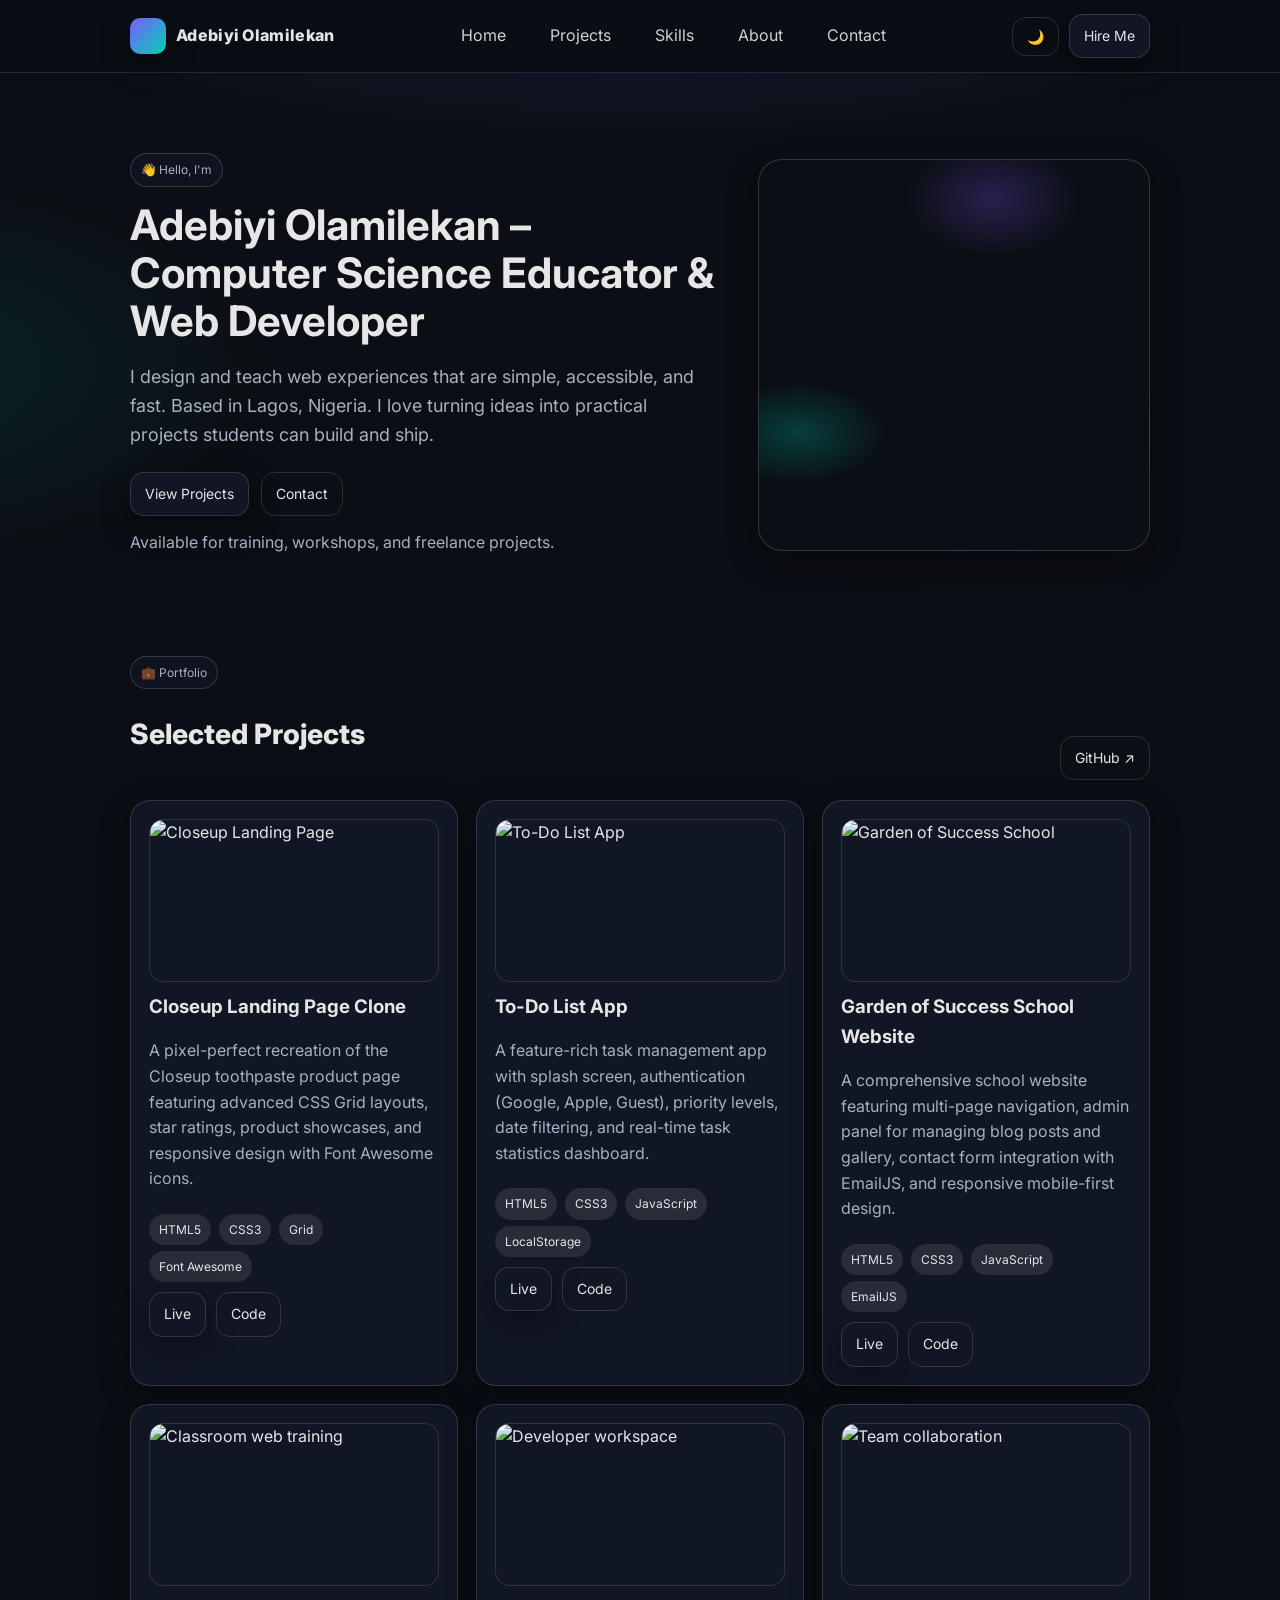
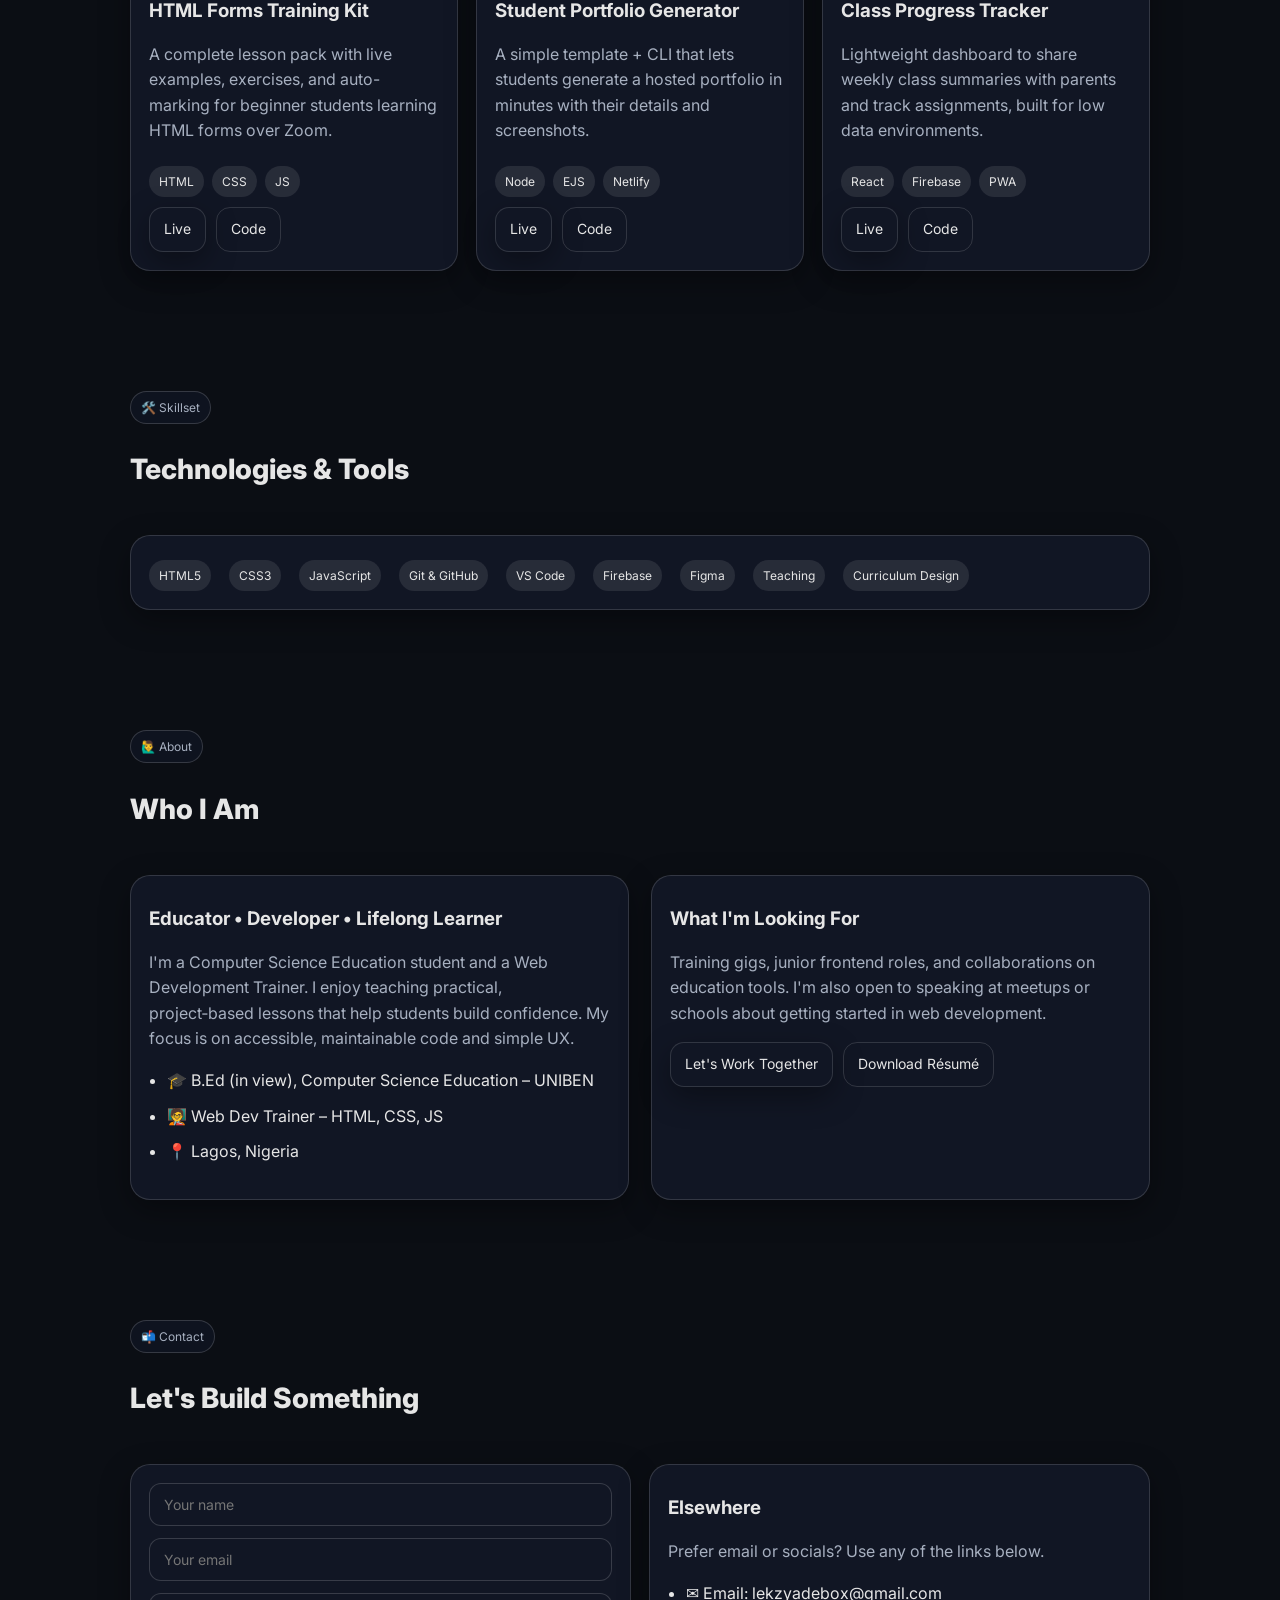
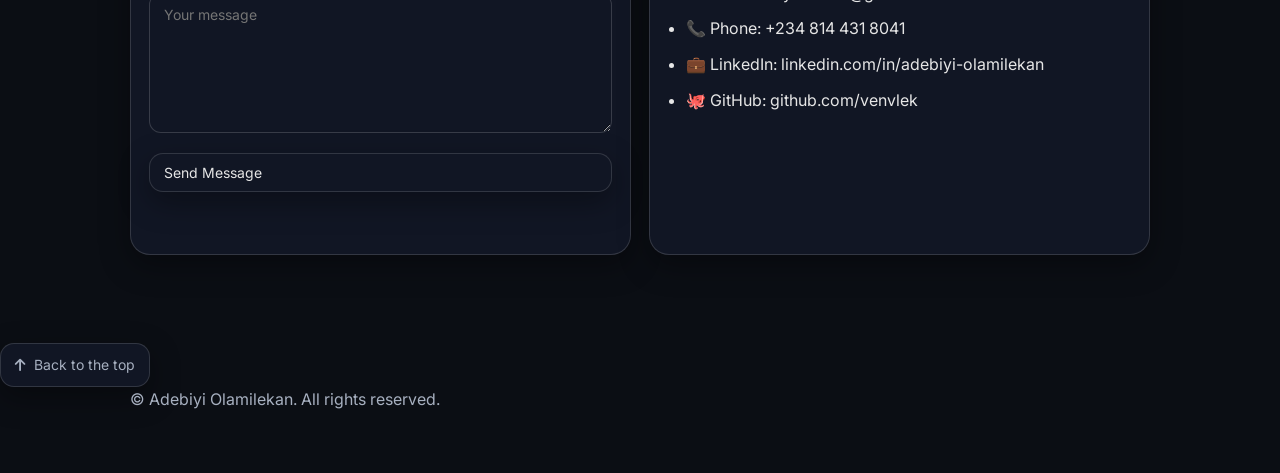
==== index.html @ 29ba6f7f "git commit -m "Added a back to top button in the footer and updated the email address in the contact" ====
<!DOCTYPE html>
<html lang="en">
<head>
  <meta charset="UTF-8" />
  <meta name="viewport" content="width=device-width, initial-scale=1.0" />
  <title>Adebiyi Olamilekan – Portfolio</title>
  <meta name="description" content="Portfolio of Adebiyi Olamilekan – Computer Science Educator & Web Developer based in Lagos, Nigeria." />
  <link rel="preconnect" href="https://fonts.googleapis.com">
  <link rel="preconnect" href="https://fonts.gstatic.com" crossorigin>
  <link href="https://fonts.googleapis.com/css2?family=Inter:wght@300;400;500;600;700;800&display=swap" rel="stylesheet">
  <script src="https://cdn.jsdelivr.net/npm/emailjs-com@3/dist/email.min.js"></script>
  <link rel="stylesheet" href="https://cdnjs.cloudflare.com/ajax/libs/font-awesome/6.5.0/css/all.min.css">
  <link rel="stylesheet" href="main.css">
</head>
<body>
  <!-- NAVBAR -->
  <nav class="nav">
    <div class="container nav-inner">
      <div class="brand"><span class="logo" aria-hidden="true"></span> <span>Adebiyi Olamilekan</span></div>
      <div class="nav-links">
        <a href="#home">Home</a>
        <a href="#projects">Projects</a>
        <a href="#skills">Skills</a>
        <a href="#about">About</a>
        <a href="#contact">Contact</a>
      </div>
      <div class="right-actions">
        <button id="themeToggle" class="btn ghost" aria-label="Toggle theme">🌙</button>
        <a class="btn" href="#contact">Hire Me</a>
      </div>
    </div>
  </nav>

  <!-- HERO -->
  <header id="home" class="hero">
    <div class="stars-container" id="starsContainer"></div>
    <div class="container hero-grid">
      <div>
        <span class="pill">👋 Hello, I'm</span>
        <h1>Adebiyi Olamilekan – Computer Science Educator & Web Developer</h1>
        <p class="lede">I design and teach web experiences that are simple, accessible, and fast. Based in Lagos, Nigeria. I love turning ideas into practical projects students can build and ship.</p>
        <div class="cta-row">
          <a class="btn" href="#projects">View Projects</a>
          <a class="btn ghost" href="#contact">Contact</a>
        </div>
        <div style="margin-top:14px" class="muted">Available for training, workshops, and freelance projects.</div>
      </div>
      <div class="avatar-container">
        <div class="avatar" id="avatarThumb" role="img" aria-label="Click to view full portrait"></div>
      </div>
    </div>
  </header>

  <!-- Full Screen Avatar Overlay -->
  <div class="avatar-overlay" id="avatarOverlay">
    <button class="close-btn" id="closeAvatar" aria-label="Close portrait">
      <i class="fa-solid fa-xmark"></i>
    </button>
    <div class="avatar-full"></div>
  </div>

  <!-- PROJECTS -->
  <section id="projects">
    <div class="container">
      <div class="section-head">
        <div>
          <div class="pill">💼 Portfolio</div>
          <h2 class="section-title">Selected Projects</h2>
        </div>
        <a class="btn ghost" href="https://github.com/venvlek" target="_blank" rel="noopener">GitHub ↗</a>
      </div>

      <div class="grid cols-3">
        <article class="card project">
          <div class="thumb"><img src="https://images.unsplash.com/photo-1556228720-195a672e8a03?q=80&w=1200&auto=format&fit=crop" alt="Closeup Landing Page" /></div>
          <h3>Closeup Landing Page Clone</h3>
          <p class="muted">A pixel-perfect recreation of the Closeup toothpaste product page featuring advanced CSS Grid layouts, star ratings, product showcases, and responsive design with Font Awesome icons.</p>
          <div>
            <span class="badge">HTML5</span><span class="badge">CSS3</span><span class="badge">Grid</span><span class="badge">Font Awesome</span>
          </div>
          <div class="card-actions">
            <a class="btn" href="https://venvlek.github.io/closeup-project/">Live</a>
            <a class="btn ghost" href="https://github.com/venvlek/closeup-project">Code</a>
          </div>
        </article>

        <article class="card project">
          <div class="thumb"><img src="https://images.unsplash.com/photo-1484480974693-6ca0a78fb36b?q=80&w=1200&auto=format&fit=crop" alt="To-Do List App" /></div>
          <h3>To-Do List App</h3>
          <p class="muted">A feature-rich task management app with splash screen, authentication (Google, Apple, Guest), priority levels, date filtering, and real-time task statistics dashboard.</p>
          <div>
            <span class="badge">HTML5</span><span class="badge">CSS3</span><span class="badge">JavaScript</span><span class="badge">LocalStorage</span>
          </div>
          <div class="card-actions">
            <a class="btn" href="https://venvlek.github.io/To-do-List-web-App/">Live</a>
            <a class="btn ghost" href="https://github.com/venvlek/To-do-List-web-App">Code</a>
          </div>
        </article>

        <article class="card project">
          <div class="thumb"><img src="https://images.unsplash.com/photo-1427504494785-3a9ca7044f45?q=80&w=1200&auto=format&fit=crop" alt="Garden of Success School" /></div>
          <h3>Garden of Success School Website</h3>
          <p class="muted">A comprehensive school website featuring multi-page navigation, admin panel for managing blog posts and gallery, contact form integration with EmailJS, and responsive mobile-first design.</p>
          <div>
            <span class="badge">HTML5</span><span class="badge">CSS3</span><span class="badge">JavaScript</span><span class="badge">EmailJS</span>
          </div>
          <div class="card-actions">
            <a class="btn" href="https://venvlek.github.io/Garden-of-Success/">Live</a>
            <a class="btn ghost" href="https://github.com/venvlek/Garden-of-Success">Code</a>
          </div>
        </article>

        <article class="card project">
          <div class="thumb"><img src="https://images.unsplash.com/photo-1521737604893-d14cc237f11d?q=80&w=1200&auto=format&fit=crop" alt="Classroom web training" /></div>
          <h3>HTML Forms Training Kit</h3>
          <p class="muted">A complete lesson pack with live examples, exercises, and auto-marking for beginner students learning HTML forms over Zoom.</p>
          <div>
            <span class="badge">HTML</span><span class="badge">CSS</span><span class="badge">JS</span>
          </div>
          <div class="card-actions">
            <a class="btn" href="#">Live</a>
            <a class="btn ghost" href="#">Code</a>
          </div>
        </article>

        <article class="card project">
          <div class="thumb"><img src="https://images.unsplash.com/photo-1498050108023-c5249f4df085?q=80&w=1200&auto=format&fit=crop" alt="Developer workspace" /></div>
          <h3>Student Portfolio Generator</h3>
          <p class="muted">A simple template + CLI that lets students generate a hosted portfolio in minutes with their details and screenshots.</p>
          <div>
            <span class="badge">Node</span><span class="badge">EJS</span><span class="badge">Netlify</span>
          </div>
          <div class="card-actions">
            <a class="btn" href="#">Live</a>
            <a class="btn ghost" href="#">Code</a>
          </div>
        </article>

        <article class="card project">
          <div class="thumb"><img src="https://images.unsplash.com/photo-1522071820081-009f0129c71c?q=80&w=1200&auto=format&fit=crop" alt="Team collaboration" /></div>
          <h3>Class Progress Tracker</h3>
          <p class="muted">Lightweight dashboard to share weekly class summaries with parents and track assignments, built for low data environments.</p>
          <div>
            <span class="badge">React</span><span class="badge">Firebase</span><span class="badge">PWA</span>
          </div>
          <div class="card-actions">
            <a class="btn" href="#">Live</a>
            <a class="btn ghost" href="#">Code</a>
          </div>
        </article>
      </div>
    </div>
  </section>

  <!-- SKILLS -->
  <section id="skills">
    <div class="container">
      <div class="section-head">
        <div>
          <div class="pill">🛠️ Skillset</div>
          <h2 class="section-title">Technologies & Tools</h2>
        </div>
      </div>
      <div class="card">
        <div style="display:flex; flex-wrap:wrap; gap:10px">
          <span class="badge">HTML5</span>
          <span class="badge">CSS3</span>
          <span class="badge">JavaScript</span>
          <span class="badge">Git & GitHub</span>
          <span class="badge">VS Code</span>
          <span class="badge">Firebase</span>
          <span class="badge">Figma</span>
          <span class="badge">Teaching</span>
          <span class="badge">Curriculum Design</span>
        </div>
      </div>
    </div>
  </section>

  <!-- ABOUT -->
  <section id="about">
    <div class="container">
      <div class="section-head">
        <div>
          <div class="pill">🙋‍♂️ About</div>
          <h2 class="section-title">Who I Am</h2>
        </div>
      </div>
      <div class="about">
        <div class="card">
          <h3>Educator • Developer • Lifelong Learner</h3>
          <p class="muted">I'm a Computer Science Education student and a Web Development Trainer. I enjoy teaching practical, project‑based lessons that help students build confidence. My focus is on accessible, maintainable code and simple UX.</p>
          <ul class="list">
            <li>🎓 B.Ed (in view), Computer Science Education – UNIBEN</li>
            <li>🧑‍🏫 Web Dev Trainer – HTML, CSS, JS</li>
            <li>📍 Lagos, Nigeria</li>
          </ul>
        </div>
        <div class="card">
          <h3>What I'm Looking For</h3>
          <p class="muted">Training gigs, junior frontend roles, and collaborations on education tools. I'm also open to speaking at meetups or schools about getting started in web development.</p>
          <div style="display:flex; gap:10px; flex-wrap:wrap; margin-top:6px">
            <a class="btn" href="#contact">Let's Work Together</a>
            <a class="btn ghost" href="#" download>Download Résumé</a>
          </div>
        </div>
      </div>
    </div>
  </section>

  <!-- CONTACT -->
  <section id="contact">
    <div class="container">
      <div class="section-head">
        <div>
          <div class="pill">📬 Contact</div>
          <h2 class="section-title">Let's Build Something</h2>
        </div>
      </div>
      <div class="grid cols-2">
        <div class="card">
          <form id="contactForm" novalidate>
            <label>
              <span class="sr-only">Name</span>
              <input type="text" name="name" placeholder="Your name" required />
            </label>
            <label>
              <span class="sr-only">Email</span>
              <input type="email" name="email" placeholder="Your email" required />
            </label>
            <label>
              <span class="sr-only">Message</span>
              <textarea name="message" placeholder="Your message" required></textarea>
            </label>
            <button class="btn" type="submit">Send Message</button>
            <p id="formStatus" class="muted" role="status" aria-live="polite"></p>
          </form>
        </div>
        <div class="card">
          <h3>Elsewhere</h3>
          <p class="muted">Prefer email or socials? Use any of the links below.</p>
          <ul class="list">
            <li>✉️ Email: <a href="mailto:lekzyadebox@gmail.com">lekzyadebox@gmail.com</a></li>
            <li>📞 Phone: <a href="tel:+2348144318041">+234 814 431 8041</a></li>
            <li>💼 LinkedIn: <a href="https://www.linkedin.com/in/adebiyi-olamilekan-4b083027a/" target="_blank" rel="noopener">linkedin.com/in/adebiyi-olamilekan</a></li>
            <li>🐙 GitHub: <a href="https://github.com/venvlek" target="_blank" rel="noopener">github.com/venvlek</a></li>
          </ul>
        </div>
      </div>
    </div>
  </section>

  <footer>
   <a href="#top" class="btn"><i class="fa-solid fa-arrow-up"></i>Back to the top</a>
    <div class="container">
      
      <div style="display:flex; justify-content:space-between; align-items:center; gap:10px; flex-wrap:wrap">
        <span>© <span id="year"></span> Adebiyi Olamilekan. All rights reserved.</span>
      </div>
    </footer>
  <script src="script.js"></script>
</body>
</html>
---- main.css ----
:root{
  --bg: #0b0e14;
  --card: #111624;
  --text: #e6e6e6;
  --muted: #a7b0c0;
  --primary: #7c5cff;
  --accent: #00d1b2;
  --ring: rgba(124,92,255,.35);
  --shadow: 0 10px 30px rgba(0,0,0,.35);
}

:root.light{
  --bg: #f6f8fb;
  --card: #ffffff;
  --text: #0e1320;
  --muted: #475266;
  --primary: #5b3df5;
  --accent: #00b59b;
  --ring: rgba(91,61,245,.25);
  --shadow: 0 10px 30px rgba(28,28,36,.08);
}

*{
  box-sizing: border-box;
}

html{
  scroll-behavior: smooth;
}

body{
  margin: 0;
  font-family: Inter, system-ui, -apple-system, Segoe UI, Roboto, "Helvetica Neue", Arial, "Noto Sans", "Apple Color Emoji","Segoe UI Emoji";
  background: radial-gradient(1200px 600px at 80% -10%, rgba(124,92,255,.15), transparent 50%), radial-gradient(800px 400px at -10% 10%, rgba(0,209,178,.12), transparent 50%), var(--bg);
  color: var(--text);
  line-height: 1.6;
}

a{
  color: inherit;
  text-decoration: none;
}

.container{
  max-width: 1060px;
  margin: 0 auto;
  padding: 0 20px;
}

/* Navbar */
.nav{
  position: sticky;
  top: 0;
  z-index: 50;
  backdrop-filter: blur(8px);
  background: color-mix(in oklab, var(--bg) 70%, transparent);
  border-bottom: 1px solid color-mix(in oklab, var(--text) 12%, transparent);
}

.nav-inner{
  display: flex;
  align-items: center;
  justify-content: space-between;
  padding: 14px 20px;
}

.brand{
  display: flex;
  gap: 10px;
  align-items: center;
  font-weight: 800;
  letter-spacing: .3px;
}

.logo{
  width: 36px;
  height: 36px;
  border-radius: 10px;
  background: linear-gradient(135deg,var(--primary),var(--accent));
  box-shadow: var(--shadow);
}

.nav-links{
  display: flex;
  gap: 20px;
}

.nav-links a{
  padding: 8px 12px;
  border-radius: 12px;
  opacity: .9;
  transition: background .2s ease;
}

.nav-links a:hover{
  background: color-mix(in oklab, var(--text) 8%, transparent);
}

.right-actions{
  display: flex;
  gap: 10px;
  align-items: center;
}

.btn{
  display: inline-flex;
  align-items: center;
  gap: 8px;
  padding: 10px 14px;
  border-radius: 14px;
  border: 1px solid color-mix(in oklab, var(--text) 15%, transparent);
  background: var(--card);
  box-shadow: var(--shadow);
  transition: transform .2s ease, box-shadow .2s ease;
  cursor: pointer;
  font-size: 14px;
  font-family: inherit;
  color: inherit;
}

.btn:hover{
  transform: translateY(-1px);
  box-shadow: 0 12px 35px rgba(0,0,0,.4);
}

.ghost{
  background: transparent;
  box-shadow: none;
}

/* Hero */
.hero{
  padding: 80px 0 40px;
  position: relative;
  overflow: hidden;
}

.hero::before{
  content: '';
  position: absolute;
  inset: 0;
  background: radial-gradient(ellipse 80% 50% at 50% -20%, rgba(124, 92, 255, 0.15), transparent 70%), radial-gradient(ellipse 60% 40% at 80% 120%, rgba(0, 209, 178, 0.1), transparent 60%);
  z-index: -2;
}

.hero-grid{
  display: grid;
  grid-template-columns: 1.2fr .8fr;
  gap: 40px;
  align-items: center;
  position: relative;
  z-index: 1;
}

.pill{
  display: inline-flex;
  gap: 8px;
  align-items: center;
  padding: 6px 10px;
  border-radius: 999px;
  border: 1px solid color-mix(in oklab, var(--text) 18%, transparent);
  background: color-mix(in oklab, var(--card) 70%, transparent);
  font-size: 12px;
  color: var(--muted);
}

h1{
  font-size: 42px;
  line-height: 1.15;
  margin: 14px 0 10px;
}

.lede{
  color: var(--muted);
  font-size: 18px;
}

.cta-row{
  display: flex;
  gap: 12px;
  margin-top: 22px;
}

/* Avatar */
.avatar-container{
  position: relative;
}

.avatar{
  aspect-ratio: 1/1;
  width: 100%;
  border-radius: 24px;
  background: radial-gradient(120px 80px at 60% 10%, rgba(124,92,255,.25), transparent 75%), radial-gradient(140px 80px at 10% 70%, rgba(0,209,178,.25), transparent 65%), url("https://res.cloudinary.com/dhbvctola/image/upload/v1770749672/profile_yukwhv.png");
  background-size: cover;
  background-position: center;
  box-shadow: var(--shadow);
  border: 1px solid color-mix(in oklab, var(--text) 18%, transparent);
  cursor: pointer;
  transition: filter .3s ease, transform .3s ease;
}

.avatar:hover{
  filter: brightness(1.1);
  transform: scale(1.02);
}

/* Avatar Overlay */
.avatar-overlay{
  position: fixed;
  inset: 0;
  z-index: 9999;
  background: rgba(0, 0, 0, 0.95);
  display: flex;
  align-items: center;
  justify-content: center;
  opacity: 0;
  visibility: hidden;
  transition: opacity .4s ease, visibility .4s ease;
}

.avatar-overlay.active{
  opacity: 1;
  visibility: visible;
}

.avatar-full{
  max-width: 90vw;
  max-height: 90vh;
  width: 600px;
  aspect-ratio: 1/1;
  border-radius: 24px;
  background: url("https://res.cloudinary.com/dhbvctola/image/upload/v1770749672/profile_yukwhv.png");
  background-size: cover;
  background-position: center;
  box-shadow: 0 20px 60px rgba(0,0,0,.7);
  border: 2px solid color-mix(in oklab, var(--text) 25%, transparent);
  transform: scale(0.8);
  transition: transform .4s ease;
}

.avatar-overlay.active .avatar-full{
  transform: scale(1);
}

.close-btn{
  position: absolute;
  top: 20px;
  right: 20px;
  width: 48px;
  height: 48px;
  border-radius: 50%;
  background: var(--card);
  border: 1px solid color-mix(in oklab, var(--text) 20%, transparent);
  color: var(--text);
  font-size: 20px;
  cursor: pointer;
  display: flex;
  align-items: center;
  justify-content: center;
  transition: transform .2s ease, background .2s ease;
  z-index: 10000;
}

.close-btn:hover{
  transform: scale(1.1);
  background: color-mix(in oklab, var(--card) 80%, var(--text));
}

/* Sections */
section{
  padding: 60px 0;
}

.section-head{
  display: flex;
  align-items: end;
  justify-content: space-between;
  margin-bottom: 20px;
  flex-wrap: wrap;
  gap: 10px;
}

.section-title{
  font-size: 28px;
  font-weight: 800;
}

.muted{
  color: var(--muted);
}

/* Cards */
.grid{
  display: grid;
  gap: 18px;
}

.grid.cols-3{
  grid-template-columns: repeat(3,1fr);
}

.grid.cols-2{
  grid-template-columns: repeat(2,1fr);
}

.card{
  background: var(--card);
  border: 1px solid color-mix(in oklab, var(--text) 16%, transparent);
  border-radius: 20px;
  padding: 18px;
  box-shadow: var(--shadow);
}

.card h3{
  margin: 10px 0 6px;
}

.badge{
  display: inline-block;
  font-size: 12px;
  padding: 6px 10px;
  border-radius: 999px;
  background: color-mix(in oklab, var(--text) 10%, transparent);
  margin: 6px 8px 0 0;
}

/* Project card */
.thumb{
  aspect-ratio: 16/9;
  border-radius: 14px;
  overflow: hidden;
  border: 1px solid color-mix(in oklab, var(--text) 14%, transparent);
}

.thumb img{
  width: 100%;
  height: 100%;
  object-fit: cover;
  display: block;
  transition: transform .6s ease;
}

.project:hover .thumb img{
  transform: scale(1.05);
}

.card-actions{
  display: flex;
  gap: 10px;
  margin-top: 10px;
}

/* About */
.about{
  display: grid;
  grid-template-columns: 1fr 1fr;
  gap: 22px;
}

.list{
  display: grid;
  gap: 10px;
  padding-left: 18px;
}

/* Contact */
form{
  display: grid;
  gap: 12px;
}

input, textarea{
  width: 100%;
  padding: 12px 14px;
  border-radius: 12px;
  border: 1px solid color-mix(in oklab, var(--text) 18%, transparent);
  background: var(--card);
  color: var(--text);
  font-family: inherit;
  font-size: 14px;
}

input:focus, textarea:focus{
  outline: 2px solid var(--ring);
  border-color: transparent;
}

textarea{
  min-height: 140px;
  resize: vertical;
}

/* Footer */
footer{
  padding: 28px 0 60px;
  color: var(--muted);
}

/* Utilities */
.sr-only{
  position: absolute;
  width: 1px;
  height: 1px;
  padding: 0;
  margin: -1px;
  overflow: hidden;
  clip: rect(0,0,0,0);
  white-space: nowrap;
  border: 0;
}

/* Cosmic Stars Background */
.stars-container{
  position: absolute;
  inset: 0;
  overflow: hidden;
  z-index: -1;
}

.star{
  position: absolute;
  background: white;
  border-radius: 50%;
  animation: twinkle linear infinite;
  box-shadow: 0 0 10px rgba(255, 255, 255, 0.8);
}

@keyframes twinkle{
  0%, 100%{
    opacity: 0.3;
    transform: scale(1);
  }
  50%{
    opacity: 1;
    transform: scale(1.2);
  }
}

@keyframes float{
  0%{
    transform: translate(0, 0) rotate(0deg);
  }
  33%{
    transform: translate(30px, -30px) rotate(120deg);
  }
  66%{
    transform: translate(-20px, 20px) rotate(240deg);
  }
  100%{
    transform: translate(0, 0) rotate(360deg);
  }
}

.star.floating{
  animation: float linear infinite, twinkle linear infinite;
}

.shooting-star{
  position: absolute;
  height: 2px;
  background: linear-gradient(90deg, rgba(255,255,255,0) 0%, rgba(255,255,255,1) 50%, rgba(255,255,255,0) 100%);
  animation: shoot linear infinite;
  opacity: 0;
  border-radius: 999px;
  box-shadow: 0 0 10px rgba(255, 255, 255, 0.5);
}

@keyframes shoot{
  0%{
    opacity: 0;
    transform: translate(0, 0);
  }
  10%{
    opacity: 1;
  }
  90%{
    opacity: 0.5;
  }
  100%{
    opacity: 0;
    transform: translate(-300px, 300px);
  }
}

/* Responsive */ 
@media (max-width: 960px){
  .hero-grid{
    grid-template-columns: 1fr;
    gap: 24px;
  }
  .grid.cols-3{
    grid-template-columns: repeat(2,1fr);
  }
  .about{
    grid-template-columns: 1fr;
  }
}

@media (max-width: 640px){
  .nav-links{
    display: none;
  }
  .grid.cols-3, .grid.cols-2{
    grid-template-columns: 1fr;
  }
  .hero{
    padding-top: 56px;
  }
  h1{
    font-size: 32px;
  }
  .lede{
    font-size: 16px;
  }
  .avatar-full{
    width: 90vw;
  }
  .close-btn{
    top: 10px;
    right: 10px;
    width: 40px;
    height: 40px;
    font-size: 18px;
  }
}
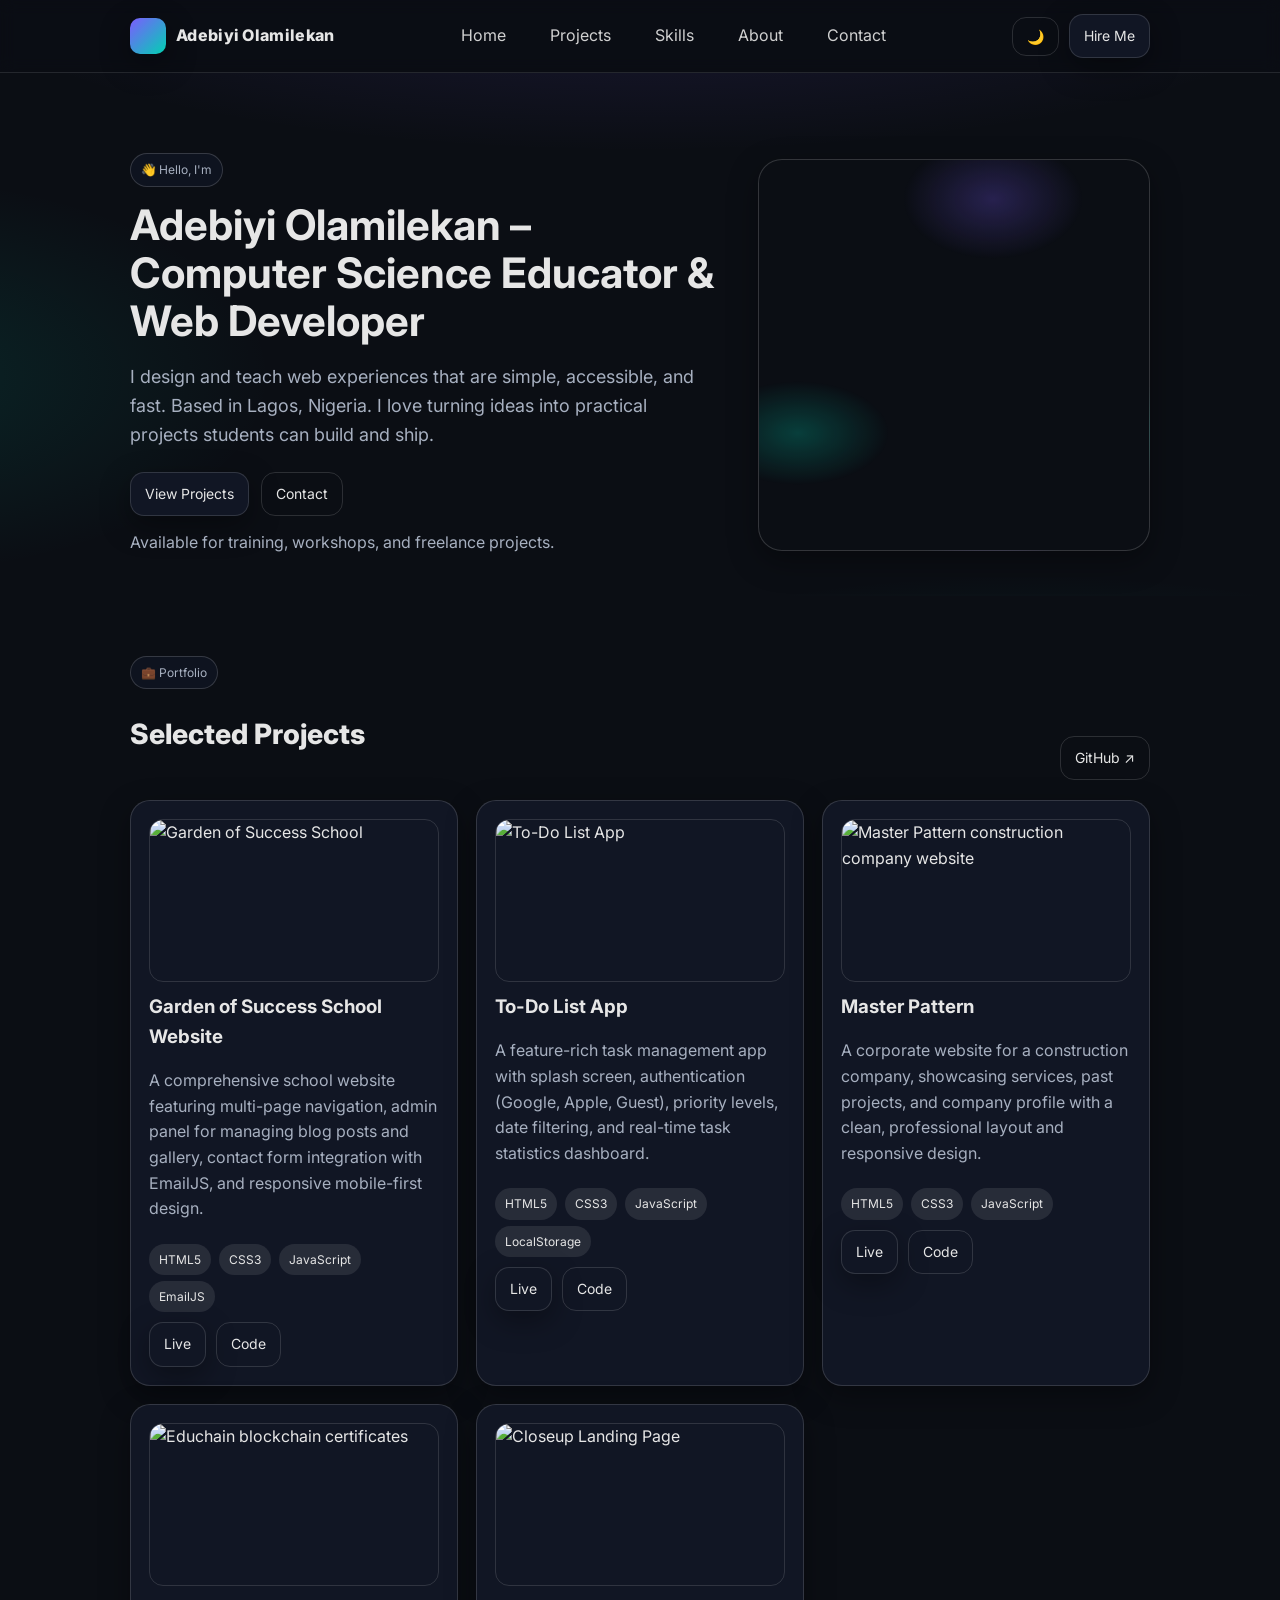
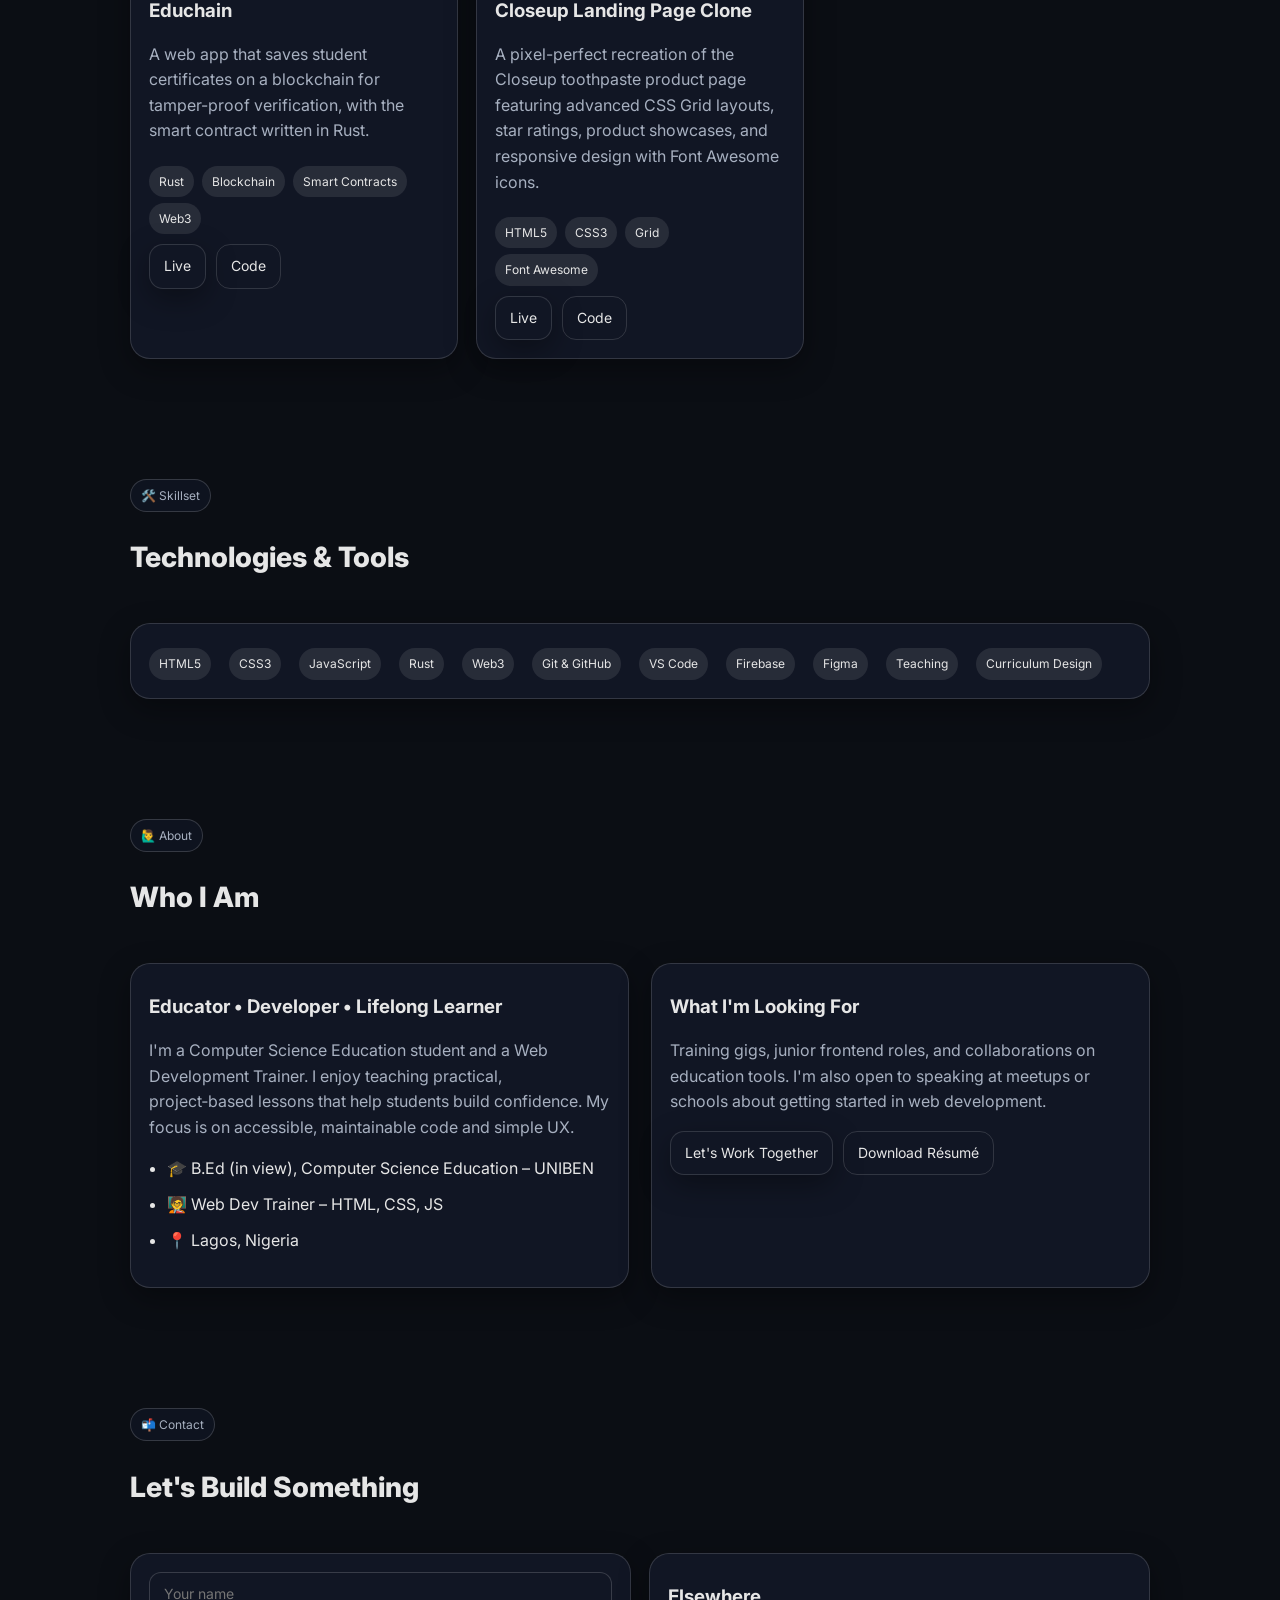
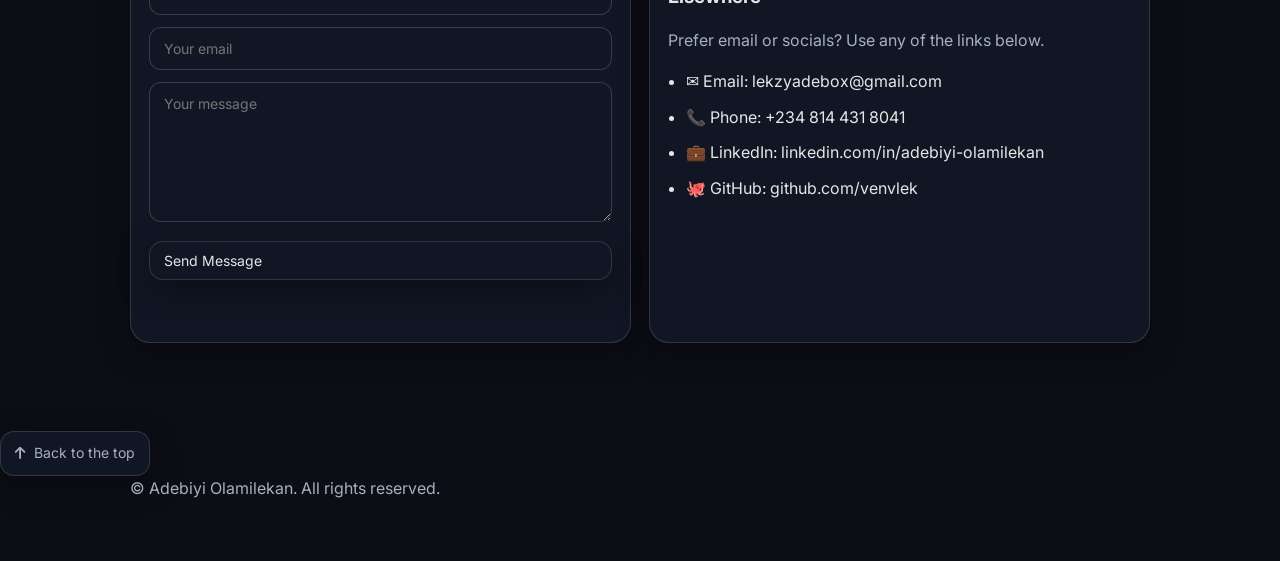
==== commit 76ea3481: "git commit -m "Added Figma, Rust, and Web3 badges to the portfolio index.html file."" ====
--- a/index.html
+++ b/index.html
@@ -72,6 +72,58 @@
 
       <div class="grid cols-3">
         <article class="card project">
+          <div class="thumb"><img src="https://images.unsplash.com/photo-1427504494785-3a9ca7044f45?q=80&w=1200&auto=format&fit=crop" alt="Garden of Success School" /></div>
+          <h3>Garden of Success School Website</h3>
+          <p class="muted">A comprehensive school website featuring multi-page navigation, admin panel for managing blog posts and gallery, contact form integration with EmailJS, and responsive mobile-first design.</p>
+          <div>
+            <span class="badge">HTML5</span><span class="badge">CSS3</span><span class="badge">JavaScript</span><span class="badge">EmailJS</span>
+          </div>
+          <div class="card-actions">
+            <a class="btn" href="https://venvlek.github.io/Garden-of-Success/">Live</a>
+            <a class="btn ghost" href="https://github.com/venvlek/Garden-of-Success">Code</a>
+          </div>
+        </article>
+
+        <article class="card project">
+          <div class="thumb"><img src="https://images.unsplash.com/photo-1484480974693-6ca0a78fb36b?q=80&w=1200&auto=format&fit=crop" alt="To-Do List App" /></div>
+          <h3>To-Do List App</h3>
+          <p class="muted">A feature-rich task management app with splash screen, authentication (Google, Apple, Guest), priority levels, date filtering, and real-time task statistics dashboard.</p>
+          <div>
+            <span class="badge">HTML5</span><span class="badge">CSS3</span><span class="badge">JavaScript</span><span class="badge">LocalStorage</span>
+          </div>
+          <div class="card-actions">
+            <a class="btn" href="https://doit-app-phi.vercel.app/">Live</a>
+            <a class="btn ghost" href="https://github.com/venvlek/To-Do-List.git">Code</a>
+          </div>
+        </article>
+
+        <article class="card project">
+          <div class="thumb"><img src="https://images.unsplash.com/photo-1541888946425-d81bb19240f5?q=80&w=1200&auto=format&fit=crop" alt="Master Pattern construction company website" /></div>
+          <h3>Master Pattern</h3>
+          <p class="muted">A corporate website for a construction company, showcasing services, past projects, and company profile with a clean, professional layout and responsive design.</p>
+          <div>
+            <span class="badge">HTML5</span><span class="badge">CSS3</span><span class="badge">JavaScript</span>
+          </div>
+          <div class="card-actions">
+            <a class="btn" href="https://masterparttenltd.com/">Live</a>
+            <a class="btn ghost" href="https://github.com/venvlek/Master-Parttern">Code</a>
+          </div>
+        </article>
+
+        <article class="card project">
+          <div class="thumb"><img src="https://images.unsplash.com/photo-1639762681485-074b7f938ba0?q=80&w=1200&auto=format&fit=crop" alt="Educhain blockchain certificates" /></div>
+          <h3>Educhain</h3>
+          <p class="muted">A web app that saves student certificates on a blockchain for tamper-proof verification, with the smart contract written in Rust.</p>
+          <div>
+            <span class="badge">Rust</span><span class="badge">Blockchain</span><span class="badge">Smart Contracts</span><span class="badge">Web3</span>
+          </div>
+          <div class="card-actions">
+            <a class="btn" href="https://blockchain-blond-kappa.vercel.app/">Live</a>
+            <a class="btn ghost" href="https://github.com/venvlek/blockchain.git">Code</a>
+          </div>
+        </article>
+
+        <article class="card project">
           <div class="thumb"><img src="https://images.unsplash.com/photo-1556228720-195a672e8a03?q=80&w=1200&auto=format&fit=crop" alt="Closeup Landing Page" /></div>
           <h3>Closeup Landing Page Clone</h3>
           <p class="muted">A pixel-perfect recreation of the Closeup toothpaste product page featuring advanced CSS Grid layouts, star ratings, product showcases, and responsive design with Font Awesome icons.</p>
@@ -81,71 +133,6 @@
           <div class="card-actions">
             <a class="btn" href="https://venvlek.github.io/closeup-project/">Live</a>
             <a class="btn ghost" href="https://github.com/venvlek/closeup-project">Code</a>
-          </div>
-        </article>
-
-        <article class="card project">
-          <div class="thumb"><img src="https://images.unsplash.com/photo-1484480974693-6ca0a78fb36b?q=80&w=1200&auto=format&fit=crop" alt="To-Do List App" /></div>
-          <h3>To-Do List App</h3>
-          <p class="muted">A feature-rich task management app with splash screen, authentication (Google, Apple, Guest), priority levels, date filtering, and real-time task statistics dashboard.</p>
-          <div>
-            <span class="badge">HTML5</span><span class="badge">CSS3</span><span class="badge">JavaScript</span><span class="badge">LocalStorage</span>
-          </div>
-          <div class="card-actions">
-            <a class="btn" href="https://venvlek.github.io/To-do-List-web-App/">Live</a>
-            <a class="btn ghost" href="https://github.com/venvlek/To-do-List-web-App">Code</a>
-          </div>
-        </article>
-
-        <article class="card project">
-          <div class="thumb"><img src="https://images.unsplash.com/photo-1427504494785-3a9ca7044f45?q=80&w=1200&auto=format&fit=crop" alt="Garden of Success School" /></div>
-          <h3>Garden of Success School Website</h3>
-          <p class="muted">A comprehensive school website featuring multi-page navigation, admin panel for managing blog posts and gallery, contact form integration with EmailJS, and responsive mobile-first design.</p>
-          <div>
-            <span class="badge">HTML5</span><span class="badge">CSS3</span><span class="badge">JavaScript</span><span class="badge">EmailJS</span>
-          </div>
-          <div class="card-actions">
-            <a class="btn" href="https://venvlek.github.io/Garden-of-Success/">Live</a>
-            <a class="btn ghost" href="https://github.com/venvlek/Garden-of-Success">Code</a>
-          </div>
-        </article>
-
-        <article class="card project">
-          <div class="thumb"><img src="https://images.unsplash.com/photo-1521737604893-d14cc237f11d?q=80&w=1200&auto=format&fit=crop" alt="Classroom web training" /></div>
-          <h3>HTML Forms Training Kit</h3>
-          <p class="muted">A complete lesson pack with live examples, exercises, and auto-marking for beginner students learning HTML forms over Zoom.</p>
-          <div>
-            <span class="badge">HTML</span><span class="badge">CSS</span><span class="badge">JS</span>
-          </div>
-          <div class="card-actions">
-            <a class="btn" href="#">Live</a>
-            <a class="btn ghost" href="#">Code</a>
-          </div>
-        </article>
-
-        <article class="card project">
-          <div class="thumb"><img src="https://images.unsplash.com/photo-1498050108023-c5249f4df085?q=80&w=1200&auto=format&fit=crop" alt="Developer workspace" /></div>
-          <h3>Student Portfolio Generator</h3>
-          <p class="muted">A simple template + CLI that lets students generate a hosted portfolio in minutes with their details and screenshots.</p>
-          <div>
-            <span class="badge">Node</span><span class="badge">EJS</span><span class="badge">Netlify</span>
-          </div>
-          <div class="card-actions">
-            <a class="btn" href="#">Live</a>
-            <a class="btn ghost" href="#">Code</a>
-          </div>
-        </article>
-
-        <article class="card project">
-          <div class="thumb"><img src="https://images.unsplash.com/photo-1522071820081-009f0129c71c?q=80&w=1200&auto=format&fit=crop" alt="Team collaboration" /></div>
-          <h3>Class Progress Tracker</h3>
-          <p class="muted">Lightweight dashboard to share weekly class summaries with parents and track assignments, built for low data environments.</p>
-          <div>
-            <span class="badge">React</span><span class="badge">Firebase</span><span class="badge">PWA</span>
-          </div>
-          <div class="card-actions">
-            <a class="btn" href="#">Live</a>
-            <a class="btn ghost" href="#">Code</a>
           </div>
         </article>
       </div>
@@ -166,6 +153,8 @@
           <span class="badge">HTML5</span>
           <span class="badge">CSS3</span>
           <span class="badge">JavaScript</span>
+          <span class="badge">Rust</span>
+          <span class="badge">Web3</span>
           <span class="badge">Git & GitHub</span>
           <span class="badge">VS Code</span>
           <span class="badge">Firebase</span>
@@ -201,7 +190,7 @@
           <p class="muted">Training gigs, junior frontend roles, and collaborations on education tools. I'm also open to speaking at meetups or schools about getting started in web development.</p>
           <div style="display:flex; gap:10px; flex-wrap:wrap; margin-top:6px">
             <a class="btn" href="#contact">Let's Work Together</a>
-            <a class="btn ghost" href="#" download>Download Résumé</a>
+            <a class="btn ghost" href="Adebiyi_Olamilekan_Resume_Expanded.pdf" download>Download Résumé</a>
           </div>
         </div>
       </div>
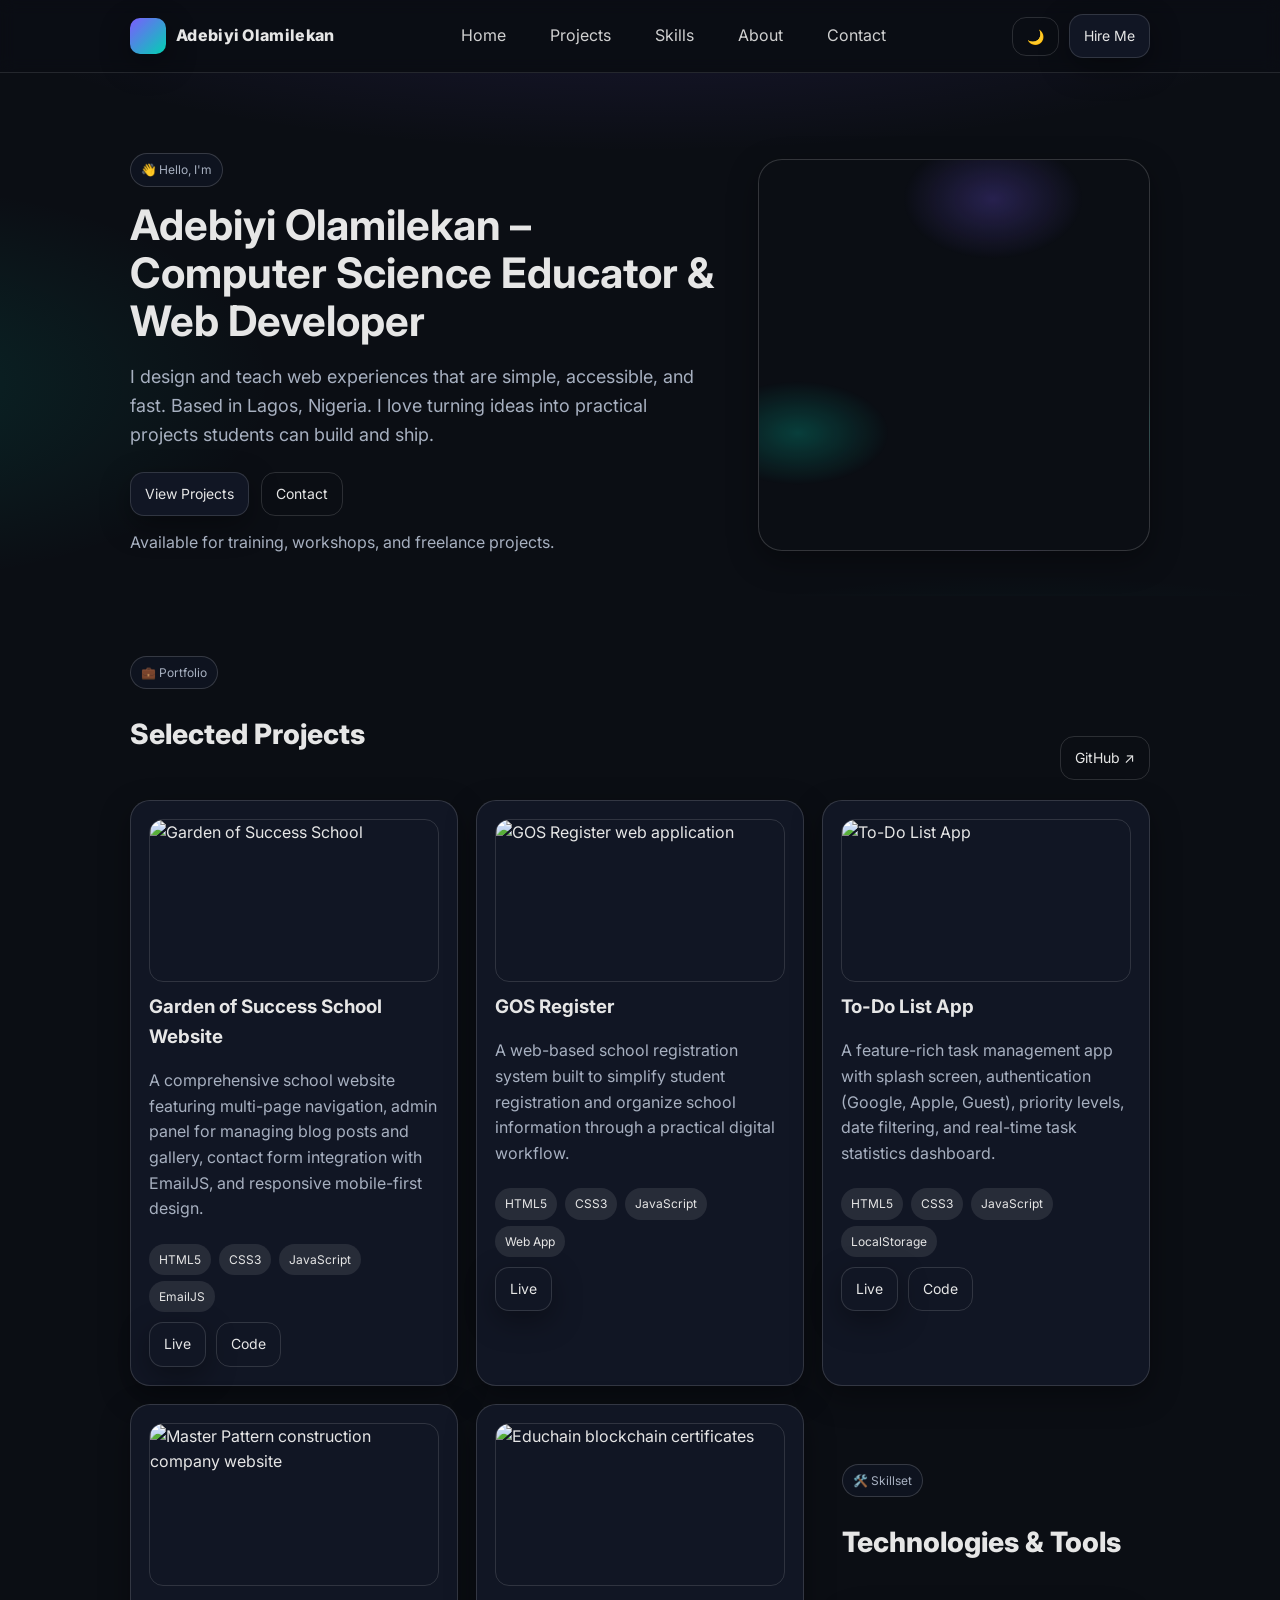
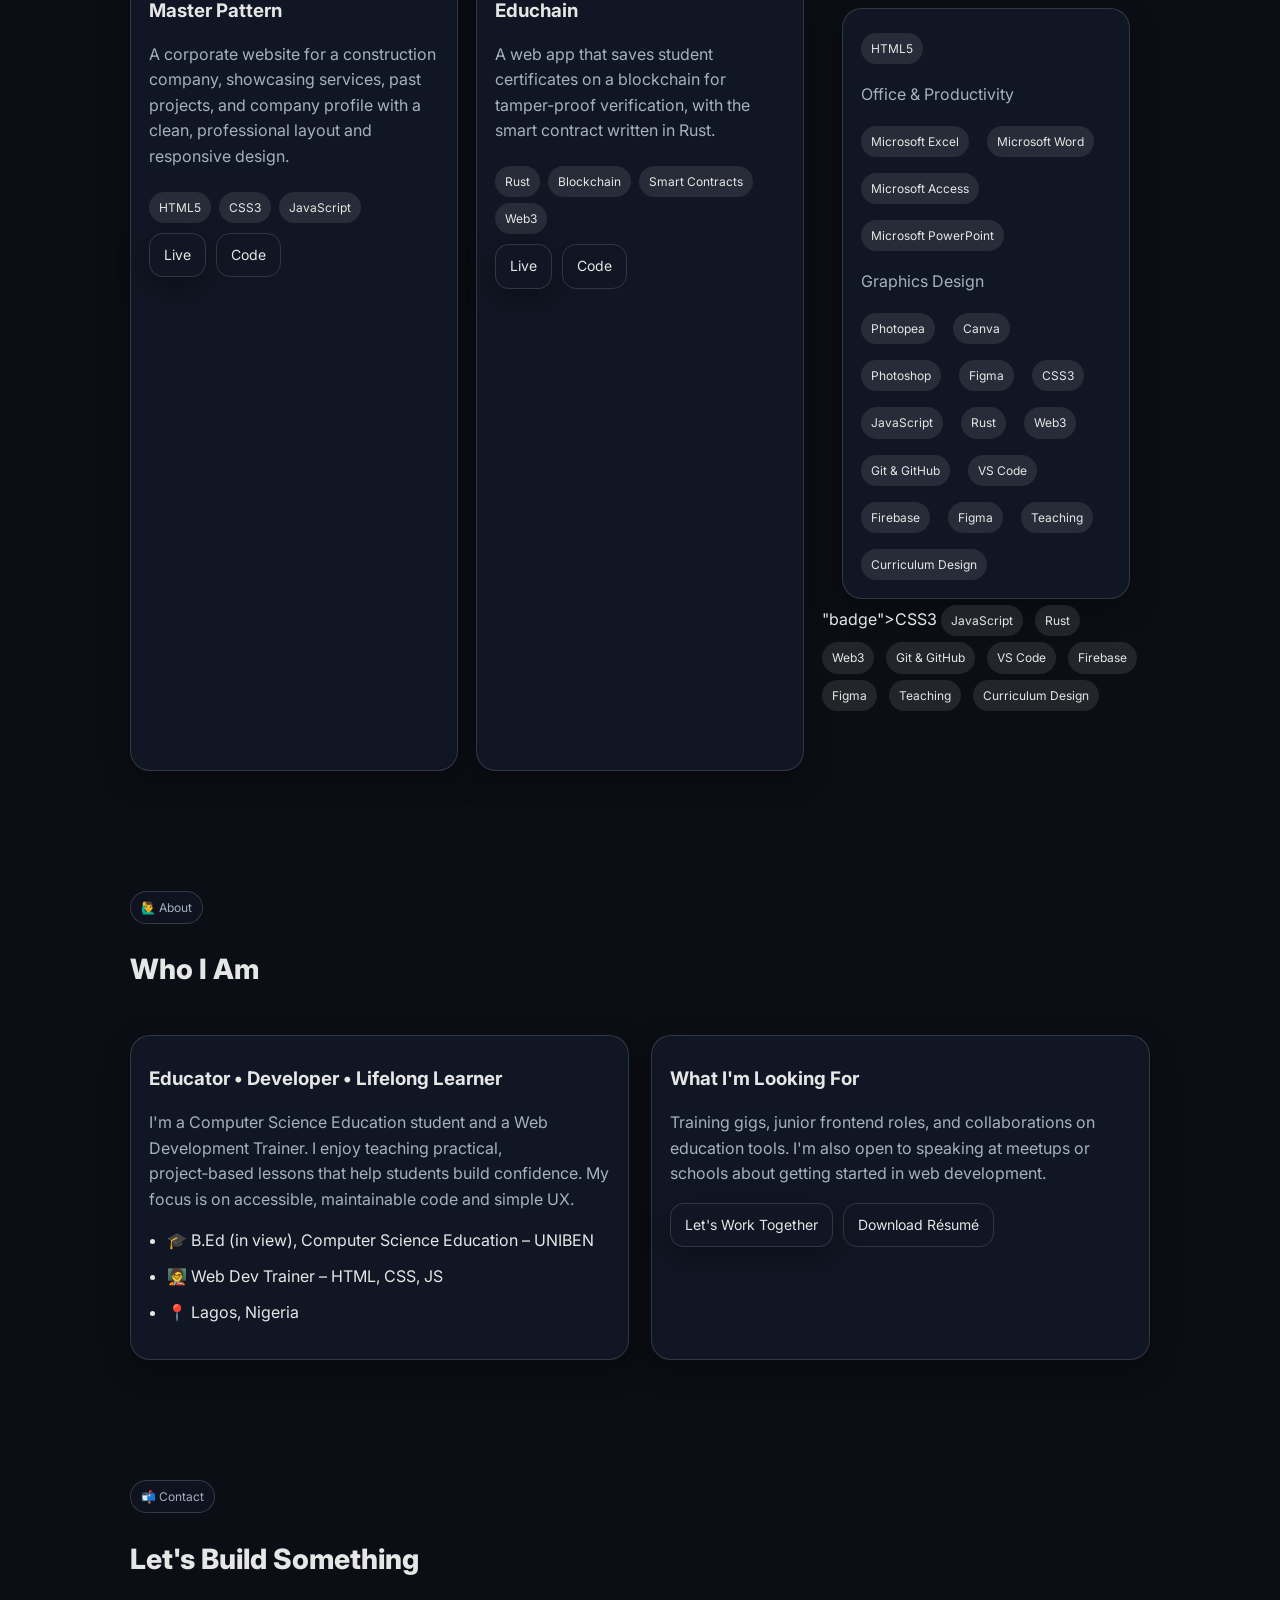
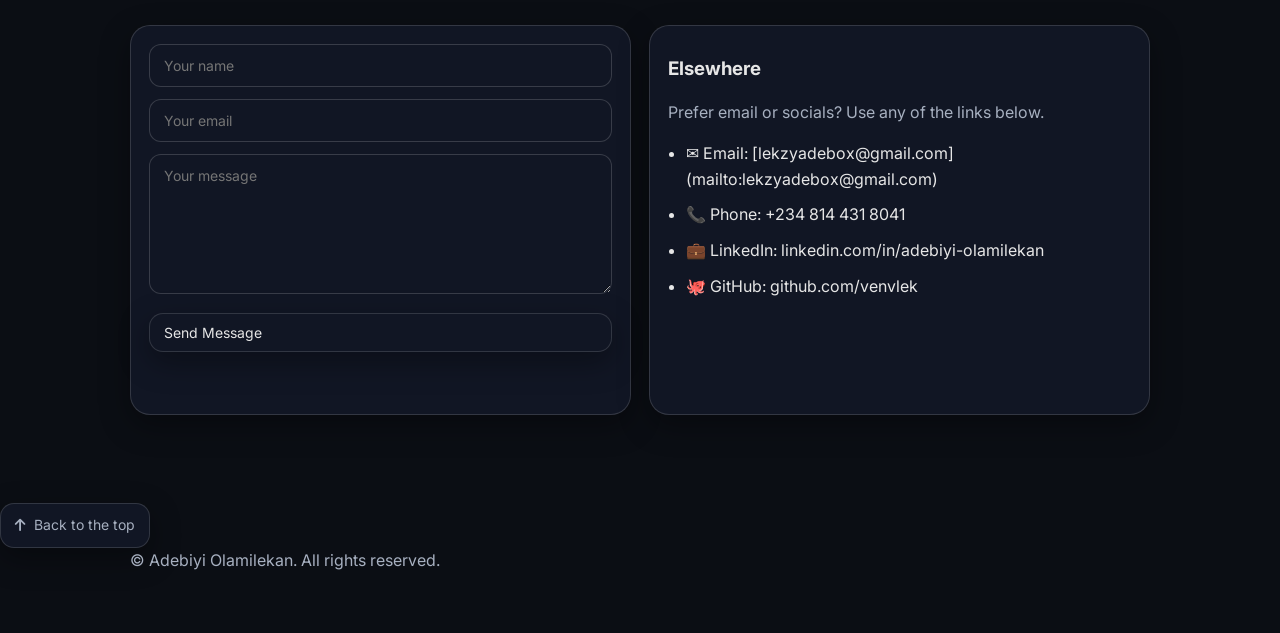
==== commit e284ec91: "git commit -m "Update index.html with new content and styling"" ====
--- a/index.html
+++ b/index.html
@@ -1,253 +1,572 @@
 <!DOCTYPE html>
+
 <html lang="en">
+
 <head>
-  <meta charset="UTF-8" />
-  <meta name="viewport" content="width=device-width, initial-scale=1.0" />
-  <title>Adebiyi Olamilekan – Portfolio</title>
-  <meta name="description" content="Portfolio of Adebiyi Olamilekan – Computer Science Educator & Web Developer based in Lagos, Nigeria." />
-  <link rel="preconnect" href="https://fonts.googleapis.com">
-  <link rel="preconnect" href="https://fonts.gstatic.com" crossorigin>
-  <link href="https://fonts.googleapis.com/css2?family=Inter:wght@300;400;500;600;700;800&display=swap" rel="stylesheet">
-  <script src="https://cdn.jsdelivr.net/npm/emailjs-com@3/dist/email.min.js"></script>
-  <link rel="stylesheet" href="https://cdnjs.cloudflare.com/ajax/libs/font-awesome/6.5.0/css/all.min.css">
-  <link rel="stylesheet" href="main.css">
+
+<meta charset="UTF-8" />
+
+<meta name="viewport" content="width=device-width, initial-scale=1.0" />
+
+<title>Adebiyi Olamilekan – Portfolio</title>
+
+<meta name="description" content="Portfolio of Adebiyi Olamilekan – Computer Science Educator & Web Developer based in Lagos, Nigeria." />
+
+<link rel="preconnect" href="https://fonts.googleapis.com/">
+
+<link rel="preconnect" href="https://fonts.gstatic.com/" crossorigin>
+
+<link href="https://fonts.googleapis.com/css2?family=Inter:wght@300;400;500;600;700;800&display=swap" rel="stylesheet">
+
+<script src="https://cdn.jsdelivr.net/npm/emailjs-com@3/dist/email.min.js"></script>
+
+<link rel="stylesheet" href="https://cdnjs.cloudflare.com/ajax/libs/font-awesome/6.5.0/css/all.min.css">
+
+<link rel="stylesheet" href="main.css">
+
+
+<style>
+  /* SPLASH SCREEN */
+  #splashScreen {
+    position: fixed;
+    inset: 0;
+    z-index: 99999;
+    display: flex;
+    align-items: center;
+    justify-content: center;
+    background: #0b1020;
+    color: #fff;
+    transition: opacity .6s ease, visibility .6s ease;
+  }
+
+  #splashScreen.hide {
+    opacity: 0;
+    visibility: hidden;
+    pointer-events: none;
+  }
+
+  .splash-content {
+    text-align: center;
+    padding: 30px;
+    animation: splashUp .8s ease both;
+  }
+
+  .splash-logo {
+    width: 82px;
+    height: 82px;
+    margin: 0 auto 22px;
+    border-radius: 24px;
+    display: grid;
+    place-items: center;
+    font-size: 30px;
+    font-weight: 800;
+    background: linear-gradient(135deg, #6d5dfc, #20c997);
+    box-shadow: 0 18px 50px rgba(0,0,0,.35);
+  }
+
+  .splash-content h1 {
+    margin: 0;
+    font-size: clamp(28px, 5vw, 48px);
+    letter-spacing: -1px;
+  }
+
+  .splash-content p {
+    margin: 8px 0 24px;
+    opacity: .75;
+    font-size: 15px;
+  }
+
+  .splash-loader {
+    width: 180px;
+    height: 4px;
+    margin: auto;
+    overflow: hidden;
+    border-radius: 20px;
+    background: rgba(255,255,255,.14);
+  }
+
+  .splash-loader span {
+    display: block;
+    width: 45%;
+    height: 100%;
+    border-radius: inherit;
+    background: #fff;
+    animation: splashLoad 1.4s ease-in-out infinite;
+  }
+
+  @keyframes splashLoad {
+    0% { transform: translateX(-120%); }
+    50% { transform: translateX(110%); }
+    100% { transform: translateX(250%); }
+  }
+
+  @keyframes splashUp {
+    from { opacity: 0; transform: translateY(18px); }
+    to { opacity: 1; transform: translateY(0); }
+  }
+</style>
+
 </head>
+
 <body>
-  <!-- NAVBAR -->
-  <nav class="nav">
-    <div class="container nav-inner">
-      <div class="brand"><span class="logo" aria-hidden="true"></span> <span>Adebiyi Olamilekan</span></div>
-      <div class="nav-links">
-        <a href="#home">Home</a>
-        <a href="#projects">Projects</a>
-        <a href="#skills">Skills</a>
-        <a href="#about">About</a>
-        <a href="#contact">Contact</a>
-      </div>
-      <div class="right-actions">
-        <button id="themeToggle" class="btn ghost" aria-label="Toggle theme">🌙</button>
-        <a class="btn" href="#contact">Hire Me</a>
-      </div>
-    </div>
-  </nav>
-
-  <!-- HERO -->
-  <header id="home" class="hero">
-    <div class="stars-container" id="starsContainer"></div>
-    <div class="container hero-grid">
+
+<!-- SPLASH SCREEN -->
+<div id="splashScreen" aria-label="Loading portfolio">
+  <div class="splash-content">
+    <div class="splash-logo">AO</div>
+    <h1>Adebiyi Olamilekan</h1>
+    <p>Computer Science Educator &amp; Web Developer</p>
+    <div class="splash-loader" aria-hidden="true"><span></span></div>
+  </div>
+</div>
+
+
+<!-- NAVBAR -->
+
+<nav class="nav">
+
+<div class="container nav-inner">
+
+<div class="brand"><span class="logo" aria-hidden="true"></span> <span>Adebiyi Olamilekan</span></div>
+
+<div class="nav-links">
+
+<a href="#home">Home</a>
+
+<a href="#projects">Projects</a>
+
+<a href="#skills">Skills</a>
+
+<a href="#about">About</a>
+
+<a href="#contact">Contact</a>
+
+</div>
+
+<div class="right-actions">
+
+<button id="themeToggle" class="btn ghost" aria-label="Toggle theme">🌙</button>
+
+<a class="btn" href="#contact">Hire Me</a>
+
+</div>
+
+</div>
+
+</nav>
+
+<!-- HERO -->
+
+<header id="home" class="hero">
+
+<div class="stars-container" id="starsContainer"></div>
+
+<div class="container hero-grid">
+
+<div>
+
+<span class="pill">👋 Hello, I'm</span>
+
+<h1>Adebiyi Olamilekan – Computer Science Educator & Web Developer</h1>
+
+<p class="lede">I design and teach web experiences that are simple, accessible, and fast. Based in Lagos, Nigeria. I love turning ideas into practical projects students can build and ship.</p>
+
+<div class="cta-row">
+
+<a class="btn" href="#projects">View Projects</a>
+
+<a class="btn ghost" href="#contact">Contact</a>
+
+</div>
+
+<div style="margin-top:14px" class="muted">Available for training, workshops, and freelance projects.</div>
+
+</div>
+
+<div class="avatar-container">
+
+<div class="avatar" id="avatarThumb" role="img" aria-label="Click to view full portrait"></div>
+
+</div>
+
+</div>
+
+</header>
+
+<!-- Full Screen Avatar Overlay -->
+
+<div class="avatar-overlay" id="avatarOverlay">
+
+<button class="close-btn" id="closeAvatar" aria-label="Close portrait">
+
+<i class="fa-solid fa-xmark"></i>
+
+</button>
+
+<div class="avatar-full"></div>
+
+</div>
+
+<!-- PROJECTS -->
+
+<section id="projects">
+
+<div class="container">
+
+<div class="section-head">
+
+<div>
+
+<div class="pill">💼 Portfolio</div>
+
+<h2 class="section-title">Selected Projects</h2>
+
+</div>
+
+<a class="btn ghost" href="https://github.com/venvlek" target="_blank" rel="noopener">GitHub ↗</a>
+
+</div>
+
+
+  <div class="grid cols-3">
+    <article class="card project">
+      <div class="thumb"><img src="https://images.unsplash.com/photo-1427504494785-3a9ca7044f45?q=80&w=1200&auto=format&fit=crop" alt="Garden of Success School" /></div>
+      <h3>Garden of Success School Website</h3>
+      <p class="muted">A comprehensive school website featuring multi-page navigation, admin panel for managing blog posts and gallery, contact form integration with EmailJS, and responsive mobile-first design.</p>
       <div>
-        <span class="pill">👋 Hello, I'm</span>
-        <h1>Adebiyi Olamilekan – Computer Science Educator & Web Developer</h1>
-        <p class="lede">I design and teach web experiences that are simple, accessible, and fast. Based in Lagos, Nigeria. I love turning ideas into practical projects students can build and ship.</p>
-        <div class="cta-row">
-          <a class="btn" href="#projects">View Projects</a>
-          <a class="btn ghost" href="#contact">Contact</a>
+        <span class="badge">HTML5</span><span class="badge">CSS3</span><span class="badge">JavaScript</span><span class="badge">EmailJS</span>
+      </div>
+      <div class="card-actions">
+        <a class="btn" href="https://venvlek.github.io/Garden-of-Success/">Live</a>
+        <a class="btn ghost" href="https://github.com/venvlek/Garden-of-Success">Code</a>
+      </div>
+    </article>
+
+
+    <article class="card project">
+      <div class="thumb">
+        <img src="https://images.unsplash.com/photo-1516321318423-f06f85e504b3?q=80&w=1200&auto=format&fit=crop" alt="GOS Register web application" />
+      </div>
+      <h3>GOS Register</h3>
+      <p class="muted">A web-based school registration system built to simplify student registration and organize school information through a practical digital workflow.</p>
+      <div>
+        <span class="badge">HTML5</span><span class="badge">CSS3</span><span class="badge">JavaScript</span><span class="badge">Web App</span>
+      </div>
+      <div class="card-actions">
+        <a class="btn" href="https://gos-register.netlify.app/" target="_blank" rel="noopener">Live</a>
+      </div>
+    </article>
+
+    <article class="card project">
+      <div class="thumb"><img src="https://images.unsplash.com/photo-1484480974693-6ca0a78fb36b?q=80&w=1200&auto=format&fit=crop" alt="To-Do List App" /></div>
+      <h3>To-Do List App</h3>
+      <p class="muted">A feature-rich task management app with splash screen, authentication (Google, Apple, Guest), priority levels, date filtering, and real-time task statistics dashboard.</p>
+      <div>
+        <span class="badge">HTML5</span><span class="badge">CSS3</span><span class="badge">JavaScript</span><span class="badge">LocalStorage</span>
+      </div>
+      <div class="card-actions">
+        <a class="btn" href="https://doit-app-phi.vercel.app/">Live</a>
+        <a class="btn ghost" href="https://github.com/venvlek/To-Do-List.git">Code</a>
+      </div>
+    </article>
+
+    <article class="card project">
+      <div class="thumb"><img src="https://images.unsplash.com/photo-1541888946425-d81bb19240f5?q=80&w=1200&auto=format&fit=crop" alt="Master Pattern construction company website" /></div>
+      <h3>Master Pattern</h3>
+      <p class="muted">A corporate website for a construction company, showcasing services, past projects, and company profile with a clean, professional layout and responsive design.</p>
+      <div>
+        <span class="badge">HTML5</span><span class="badge">CSS3</span><span class="badge">JavaScript</span>
+      </div>
+      <div class="card-actions">
+        <a class="btn" href="https://masterparttenltd.com/">Live</a>
+        <a class="btn ghost" href="https://github.com/venvlek/Master-Parttern">Code</a>
+      </div>
+    </article>
+
+    <article class="card project">
+      <div class="thumb"><img src="https://images.unsplash.com/photo-1639762681485-074b7f938ba0?q=80&w=1200&auto=format&fit=crop" alt="Educhain blockchain certificates" /></div>
+      <h3>Educhain</h3>
+      <p class="muted">A web app that saves student certificates on a blockchain for tamper-proof verification, with the smart contract written in Rust.</p>
+      <div>
+        <span class="badge">Rust</span><span class="badge">Blockchain</span><span class="badge">Smart Contracts</span><span class="badge">Web3</span>
+      </div>
+      <div class="card-actions">
+        <a class="btn" href="https://blockchain-blond-kappa.vercel.app/">Live</a>
+        <a class="btn ghost" href="https://github.com/venvlek/blockchain.git">Code</a>
+      </div>
+    </article>
+
+
+<!-- SKILLS -->
+
+<section id="skills">
+
+<div class="container">
+
+<div class="section-head">
+
+<div>
+
+<div class="pill">🛠️ Skillset</div>
+
+<h2 class="section-title">Technologies & Tools</h2>
+
+</div>
+
+</div>
+
+<div class="card">
+
+<div style="display:flex; flex-wrap:wrap; gap:10px">
+
+<span class="badge">HTML5</span>
+
+        <div style="width:100%; margin-top:8px; margin-bottom:2px;" class="muted">
+          Office &amp; Productivity
         </div>
-        <div style="margin-top:14px" class="muted">Available for training, workshops, and freelance projects.</div>
-      </div>
-      <div class="avatar-container">
-        <div class="avatar" id="avatarThumb" role="img" aria-label="Click to view full portrait"></div>
-      </div>
-    </div>
-  </header>
-
-  <!-- Full Screen Avatar Overlay -->
-  <div class="avatar-overlay" id="avatarOverlay">
-    <button class="close-btn" id="closeAvatar" aria-label="Close portrait">
-      <i class="fa-solid fa-xmark"></i>
-    </button>
-    <div class="avatar-full"></div>
-  </div>
-
-  <!-- PROJECTS -->
-  <section id="projects">
-    <div class="container">
-      <div class="section-head">
-        <div>
-          <div class="pill">💼 Portfolio</div>
-          <h2 class="section-title">Selected Projects</h2>
+        <span class="badge">Microsoft Excel</span>
+        <span class="badge">Microsoft Word</span>
+        <span class="badge">Microsoft Access</span>
+        <span class="badge">Microsoft PowerPoint</span>
+
+        <div style="width:100%; margin-top:8px; margin-bottom:2px;" class="muted">
+          Graphics Design
         </div>
-        <a class="btn ghost" href="https://github.com/venvlek" target="_blank" rel="noopener">GitHub ↗</a>
-      </div>
-
-      <div class="grid cols-3">
-        <article class="card project">
-          <div class="thumb"><img src="https://images.unsplash.com/photo-1427504494785-3a9ca7044f45?q=80&w=1200&auto=format&fit=crop" alt="Garden of Success School" /></div>
-          <h3>Garden of Success School Website</h3>
-          <p class="muted">A comprehensive school website featuring multi-page navigation, admin panel for managing blog posts and gallery, contact form integration with EmailJS, and responsive mobile-first design.</p>
-          <div>
-            <span class="badge">HTML5</span><span class="badge">CSS3</span><span class="badge">JavaScript</span><span class="badge">EmailJS</span>
-          </div>
-          <div class="card-actions">
-            <a class="btn" href="https://venvlek.github.io/Garden-of-Success/">Live</a>
-            <a class="btn ghost" href="https://github.com/venvlek/Garden-of-Success">Code</a>
-          </div>
-        </article>
-
-        <article class="card project">
-          <div class="thumb"><img src="https://images.unsplash.com/photo-1484480974693-6ca0a78fb36b?q=80&w=1200&auto=format&fit=crop" alt="To-Do List App" /></div>
-          <h3>To-Do List App</h3>
-          <p class="muted">A feature-rich task management app with splash screen, authentication (Google, Apple, Guest), priority levels, date filtering, and real-time task statistics dashboard.</p>
-          <div>
-            <span class="badge">HTML5</span><span class="badge">CSS3</span><span class="badge">JavaScript</span><span class="badge">LocalStorage</span>
-          </div>
-          <div class="card-actions">
-            <a class="btn" href="https://doit-app-phi.vercel.app/">Live</a>
-            <a class="btn ghost" href="https://github.com/venvlek/To-Do-List.git">Code</a>
-          </div>
-        </article>
-
-        <article class="card project">
-          <div class="thumb"><img src="https://images.unsplash.com/photo-1541888946425-d81bb19240f5?q=80&w=1200&auto=format&fit=crop" alt="Master Pattern construction company website" /></div>
-          <h3>Master Pattern</h3>
-          <p class="muted">A corporate website for a construction company, showcasing services, past projects, and company profile with a clean, professional layout and responsive design.</p>
-          <div>
-            <span class="badge">HTML5</span><span class="badge">CSS3</span><span class="badge">JavaScript</span>
-          </div>
-          <div class="card-actions">
-            <a class="btn" href="https://masterparttenltd.com/">Live</a>
-            <a class="btn ghost" href="https://github.com/venvlek/Master-Parttern">Code</a>
-          </div>
-        </article>
-
-        <article class="card project">
-          <div class="thumb"><img src="https://images.unsplash.com/photo-1639762681485-074b7f938ba0?q=80&w=1200&auto=format&fit=crop" alt="Educhain blockchain certificates" /></div>
-          <h3>Educhain</h3>
-          <p class="muted">A web app that saves student certificates on a blockchain for tamper-proof verification, with the smart contract written in Rust.</p>
-          <div>
-            <span class="badge">Rust</span><span class="badge">Blockchain</span><span class="badge">Smart Contracts</span><span class="badge">Web3</span>
-          </div>
-          <div class="card-actions">
-            <a class="btn" href="https://blockchain-blond-kappa.vercel.app/">Live</a>
-            <a class="btn ghost" href="https://github.com/venvlek/blockchain.git">Code</a>
-          </div>
-        </article>
-
-        <article class="card project">
-          <div class="thumb"><img src="https://images.unsplash.com/photo-1556228720-195a672e8a03?q=80&w=1200&auto=format&fit=crop" alt="Closeup Landing Page" /></div>
-          <h3>Closeup Landing Page Clone</h3>
-          <p class="muted">A pixel-perfect recreation of the Closeup toothpaste product page featuring advanced CSS Grid layouts, star ratings, product showcases, and responsive design with Font Awesome icons.</p>
-          <div>
-            <span class="badge">HTML5</span><span class="badge">CSS3</span><span class="badge">Grid</span><span class="badge">Font Awesome</span>
-          </div>
-          <div class="card-actions">
-            <a class="btn" href="https://venvlek.github.io/closeup-project/">Live</a>
-            <a class="btn ghost" href="https://github.com/venvlek/closeup-project">Code</a>
-          </div>
-        </article>
-      </div>
-    </div>
-  </section>
-
-  <!-- SKILLS -->
-  <section id="skills">
-    <div class="container">
-      <div class="section-head">
-        <div>
-          <div class="pill">🛠️ Skillset</div>
-          <h2 class="section-title">Technologies & Tools</h2>
-        </div>
-      </div>
-      <div class="card">
-        <div style="display:flex; flex-wrap:wrap; gap:10px">
-          <span class="badge">HTML5</span>
-          <span class="badge">CSS3</span>
-          <span class="badge">JavaScript</span>
-          <span class="badge">Rust</span>
-          <span class="badge">Web3</span>
-          <span class="badge">Git & GitHub</span>
-          <span class="badge">VS Code</span>
-          <span class="badge">Firebase</span>
-          <span class="badge">Figma</span>
-          <span class="badge">Teaching</span>
-          <span class="badge">Curriculum Design</span>
-        </div>
-      </div>
-    </div>
-  </section>
-
-  <!-- ABOUT -->
-  <section id="about">
-    <div class="container">
-      <div class="section-head">
-        <div>
-          <div class="pill">🙋‍♂️ About</div>
-          <h2 class="section-title">Who I Am</h2>
-        </div>
-      </div>
-      <div class="about">
-        <div class="card">
-          <h3>Educator • Developer • Lifelong Learner</h3>
-          <p class="muted">I'm a Computer Science Education student and a Web Development Trainer. I enjoy teaching practical, project‑based lessons that help students build confidence. My focus is on accessible, maintainable code and simple UX.</p>
-          <ul class="list">
-            <li>🎓 B.Ed (in view), Computer Science Education – UNIBEN</li>
-            <li>🧑‍🏫 Web Dev Trainer – HTML, CSS, JS</li>
-            <li>📍 Lagos, Nigeria</li>
-          </ul>
-        </div>
-        <div class="card">
-          <h3>What I'm Looking For</h3>
-          <p class="muted">Training gigs, junior frontend roles, and collaborations on education tools. I'm also open to speaking at meetups or schools about getting started in web development.</p>
-          <div style="display:flex; gap:10px; flex-wrap:wrap; margin-top:6px">
-            <a class="btn" href="#contact">Let's Work Together</a>
-            <a class="btn ghost" href="Adebiyi_Olamilekan_Resume_Expanded.pdf" download>Download Résumé</a>
-          </div>
-        </div>
-      </div>
-    </div>
-  </section>
-
-  <!-- CONTACT -->
-  <section id="contact">
-    <div class="container">
-      <div class="section-head">
-        <div>
-          <div class="pill">📬 Contact</div>
-          <h2 class="section-title">Let's Build Something</h2>
-        </div>
-      </div>
-      <div class="grid cols-2">
-        <div class="card">
-          <form id="contactForm" novalidate>
-            <label>
-              <span class="sr-only">Name</span>
-              <input type="text" name="name" placeholder="Your name" required />
-            </label>
-            <label>
-              <span class="sr-only">Email</span>
-              <input type="email" name="email" placeholder="Your email" required />
-            </label>
-            <label>
-              <span class="sr-only">Message</span>
-              <textarea name="message" placeholder="Your message" required></textarea>
-            </label>
-            <button class="btn" type="submit">Send Message</button>
-            <p id="formStatus" class="muted" role="status" aria-live="polite"></p>
-          </form>
-        </div>
-        <div class="card">
-          <h3>Elsewhere</h3>
-          <p class="muted">Prefer email or socials? Use any of the links below.</p>
-          <ul class="list">
-            <li>✉️ Email: <a href="mailto:lekzyadebox@gmail.com">lekzyadebox@gmail.com</a></li>
-            <li>📞 Phone: <a href="tel:+2348144318041">+234 814 431 8041</a></li>
-            <li>💼 LinkedIn: <a href="https://www.linkedin.com/in/adebiyi-olamilekan-4b083027a/" target="_blank" rel="noopener">linkedin.com/in/adebiyi-olamilekan</a></li>
-            <li>🐙 GitHub: <a href="https://github.com/venvlek" target="_blank" rel="noopener">github.com/venvlek</a></li>
-          </ul>
-        </div>
-      </div>
-    </div>
-  </section>
-
-  <footer>
-   <a href="#top" class="btn"><i class="fa-solid fa-arrow-up"></i>Back to the top</a>
-    <div class="container">
-      
-      <div style="display:flex; justify-content:space-between; align-items:center; gap:10px; flex-wrap:wrap">
-        <span>© <span id="year"></span> Adebiyi Olamilekan. All rights reserved.</span>
-      </div>
-    </footer>
-  <script src="script.js"></script>
+        <span class="badge">Photopea</span>
+        <span class="badge">Canva</span>
+        <span class="badge">Photoshop</span>
+        <span class="badge">Figma</span>
+
+
+<span class="badge">CSS3</span>
+
+<span class="badge">JavaScript</span>
+
+<span class="badge">Rust</span>
+
+<span class="badge">Web3</span>
+
+<span class="badge">Git & GitHub</span>
+
+<span class="badge">VS Code</span>
+
+<span class="badge">Firebase</span>
+
+<span class="badge">Figma</span>
+
+<span class="badge">Teaching</span>
+
+<span class="badge">Curriculum Design</span>
+
+</div>
+
+</div>
+
+</div>
+
+"badge">CSS3</span>
+
+<span class="badge">JavaScript</span>
+
+<span class="badge">Rust</span>
+
+<span class="badge">Web3</span>
+
+<span class="badge">Git & GitHub</span>
+
+<span class="badge">VS Code</span>
+
+<span class="badge">Firebase</span>
+
+<span class="badge">Figma</span>
+
+<span class="badge">Teaching</span>
+
+<span class="badge">Curriculum Design</span>
+
+</div>
+
+</div>
+
+</div>
+
+</section>
+
+<!-- ABOUT -->
+
+<section id="about">
+
+<div class="container">
+
+<div class="section-head">
+
+<div>
+
+<div class="pill">🙋‍♂️ About</div>
+
+<h2 class="section-title">Who I Am</h2>
+
+</div>
+
+</div>
+
+<div class="about">
+
+<div class="card">
+
+<h3>Educator • Developer • Lifelong Learner</h3>
+
+<p class="muted">I'm a Computer Science Education student and a Web Development Trainer. I enjoy teaching practical, project‑based lessons that help students build confidence. My focus is on accessible, maintainable code and simple UX.</p>
+
+<ul class="list">
+
+<li>🎓 B.Ed (in view), Computer Science Education – UNIBEN</li>
+
+<li>🧑‍🏫 Web Dev Trainer – HTML, CSS, JS</li>
+
+<li>📍 Lagos, Nigeria</li>
+
+</ul>
+
+</div>
+
+<div class="card">
+
+<h3>What I'm Looking For</h3>
+
+<p class="muted">Training gigs, junior frontend roles, and collaborations on education tools. I'm also open to speaking at meetups or schools about getting started in web development.</p>
+
+<div style="display:flex; gap:10px; flex-wrap:wrap; margin-top:6px">
+
+<a class="btn" href="#contact">Let's Work Together</a>
+
+<a class="btn ghost" href="Adebiyi_Olamilekan_Resume_Expanded.pdf" download>Download Résumé</a>
+
+</div>
+
+</div>
+
+</div>
+
+</div>
+
+</section>
+
+<!-- CONTACT -->
+
+<section id="contact">
+
+<div class="container">
+
+<div class="section-head">
+
+<div>
+
+<div class="pill">📬 Contact</div>
+
+<h2 class="section-title">Let's Build Something</h2>
+
+</div>
+
+</div>
+
+<div class="grid cols-2">
+
+<div class="card">
+
+<form id="contactForm" novalidate>
+
+<label>
+
+<span class="sr-only">Name</span>
+
+<input type="text" name="name" placeholder="Your name" required />
+
+</label>
+
+<label>
+
+<span class="sr-only">Email</span>
+
+<input type="email" name="email" placeholder="Your email" required />
+
+</label>
+
+<label>
+
+<span class="sr-only">Message</span>
+
+<textarea name="message" placeholder="Your message" required></textarea>
+
+</label>
+
+<button class="btn" type="submit">Send Message</button>
+
+<p id="formStatus" class="muted" role="status" aria-live="polite"></p>
+
+</form>
+
+</div>
+
+<div class="card">
+
+<h3>Elsewhere</h3>
+
+<p class="muted">Prefer email or socials? Use any of the links below.</p>
+
+<ul class="list">
+
+<li>✉️ Email: <a href="mailto:[lekzyadebox@gmail.com](mailto:lekzyadebox@gmail.com)">[lekzyadebox@gmail.com](mailto:lekzyadebox@gmail.com)</a></li>
+
+<li>📞 Phone: <a href="tel:+2348144318041">+234 814 431 8041</a></li>
+
+<li>💼 LinkedIn: <a href="https://www.linkedin.com/in/adebiyi-olamilekan-4b083027a/" target="_blank" rel="noopener">linkedin.com/in/adebiyi-olamilekan</a></li>
+
+<li>🐙 GitHub: <a href="https://github.com/venvlek" target="_blank" rel="noopener">github.com/venvlek</a></li>
+
+</ul>
+
+</div>
+
+</div>
+
+</div>
+
+</section>
+
+<footer>
+
+<a href="#top" class="btn"><i class="fa-solid fa-arrow-up"></i>Back to the top</a>
+
+<div class="container">
+
+ 
+
+<div style="display:flex; justify-content:space-between; align-items:center; gap:10px; flex-wrap:wrap">
+
+<span>© <span id="year"></span> Adebiyi Olamilekan. All rights reserved.</span>
+
+</div>
+
+</footer>
+
+
+<script>
+  window.addEventListener("load", function () {
+    const splash = document.getElementById("splashScreen");
+
+    setTimeout(function () {
+      splash.classList.add("hide");
+
+      setTimeout(function () {
+        splash.remove();
+      }, 650);
+    }, 1600);
+  });
+</script>
+
+<script src="script.js"></script>
+
 </body>
-</html>
-        +
+</html>
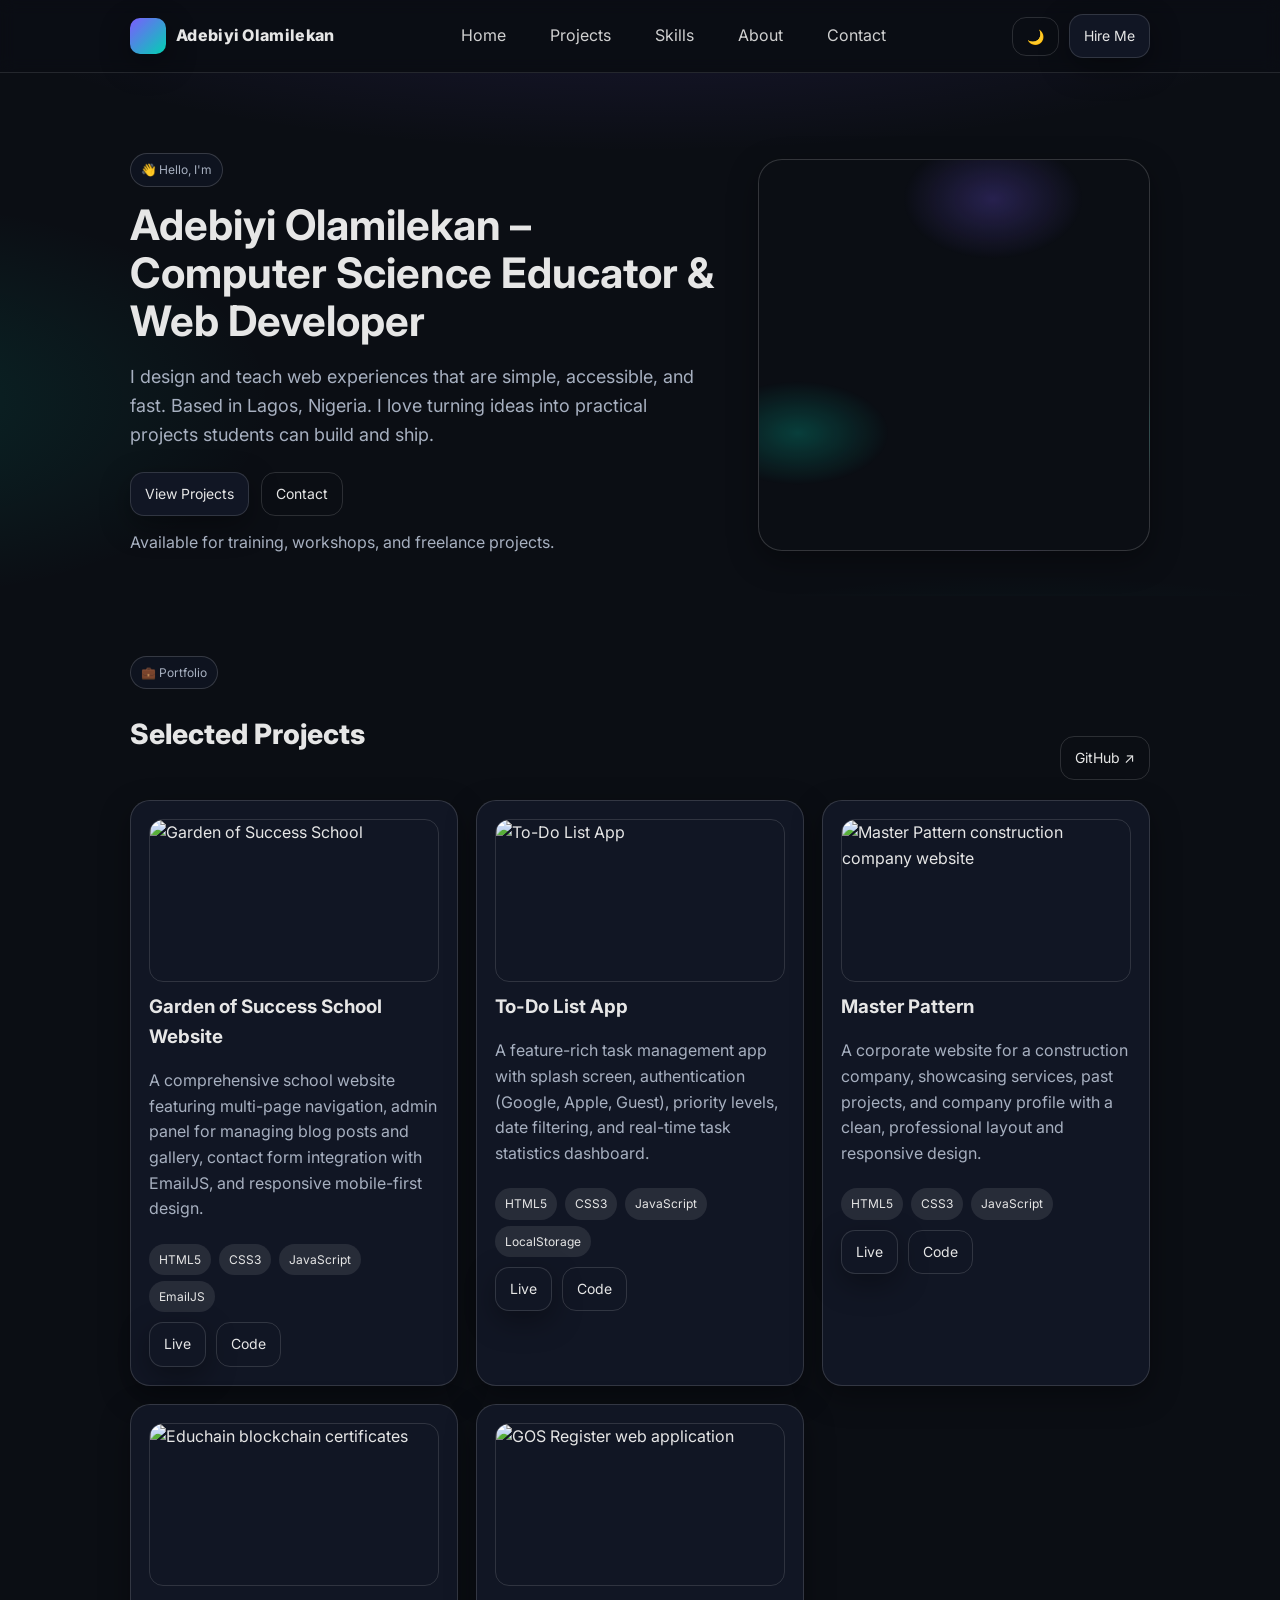
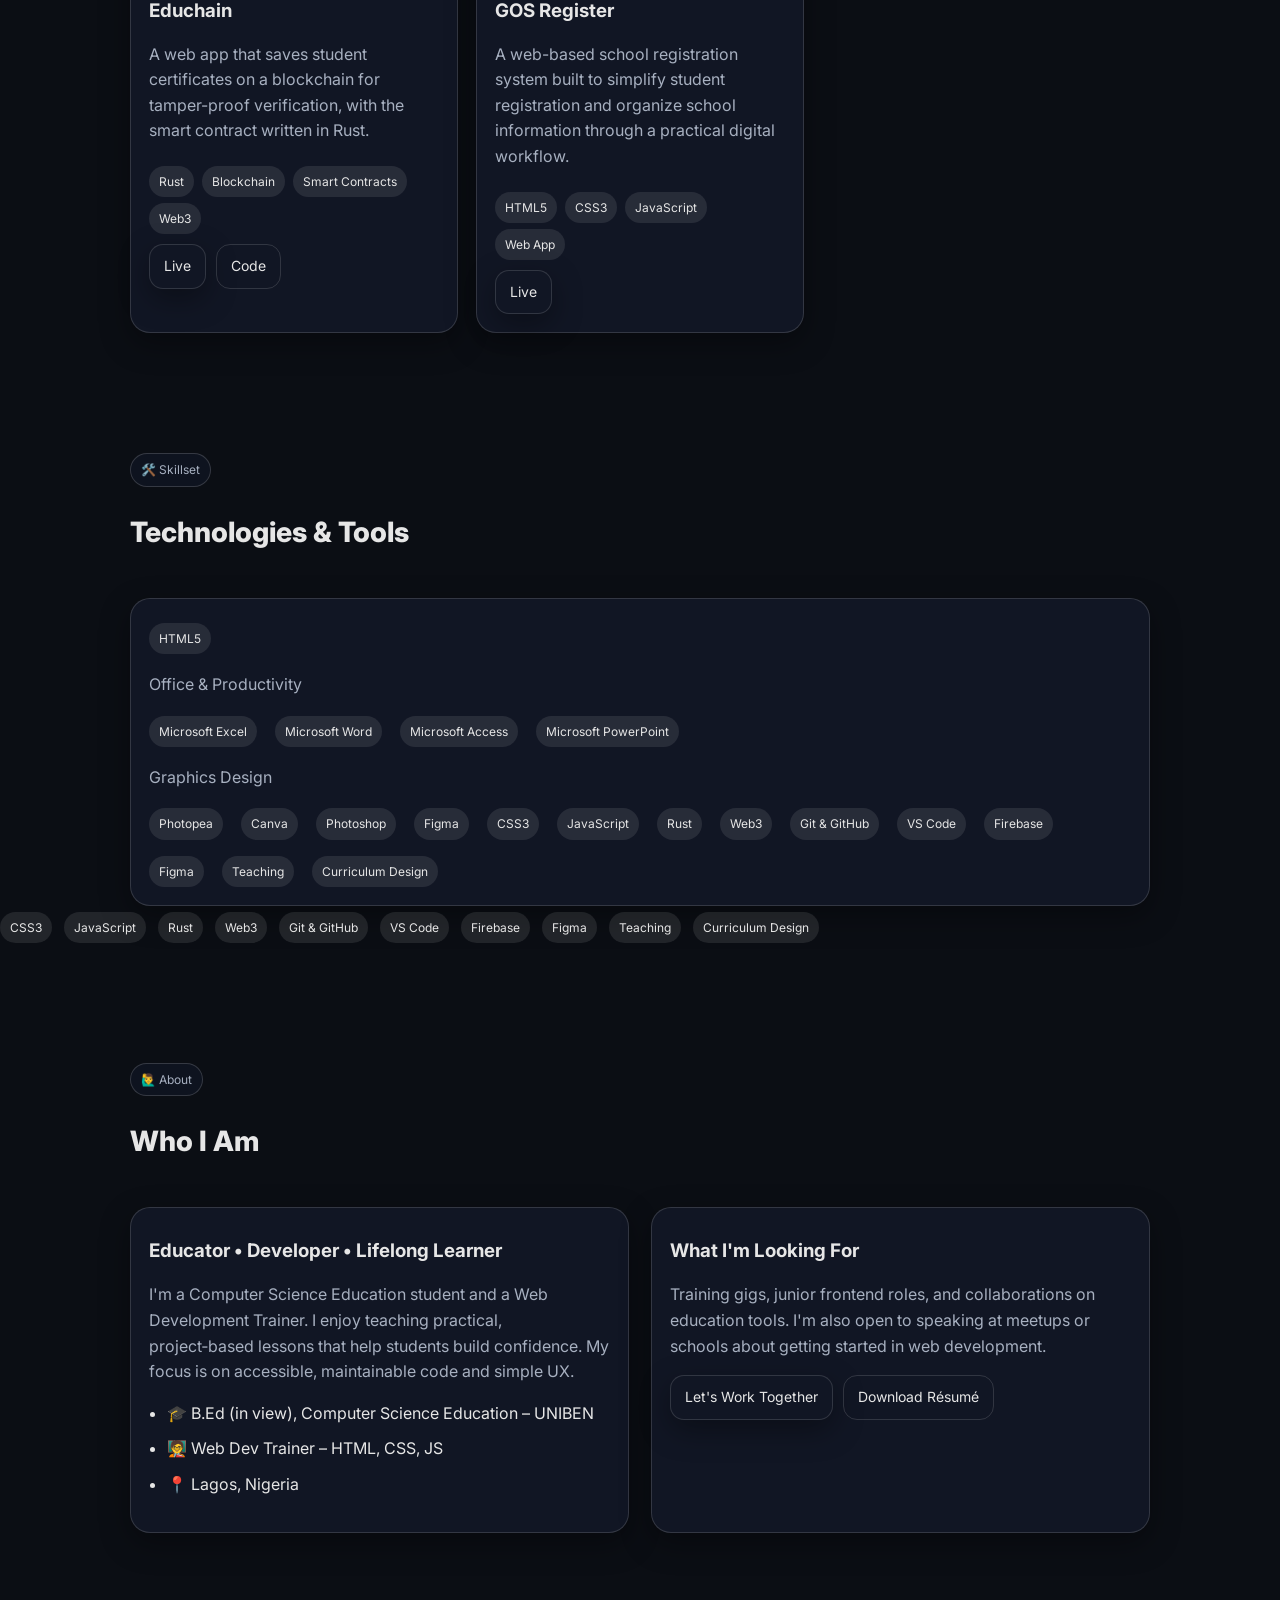
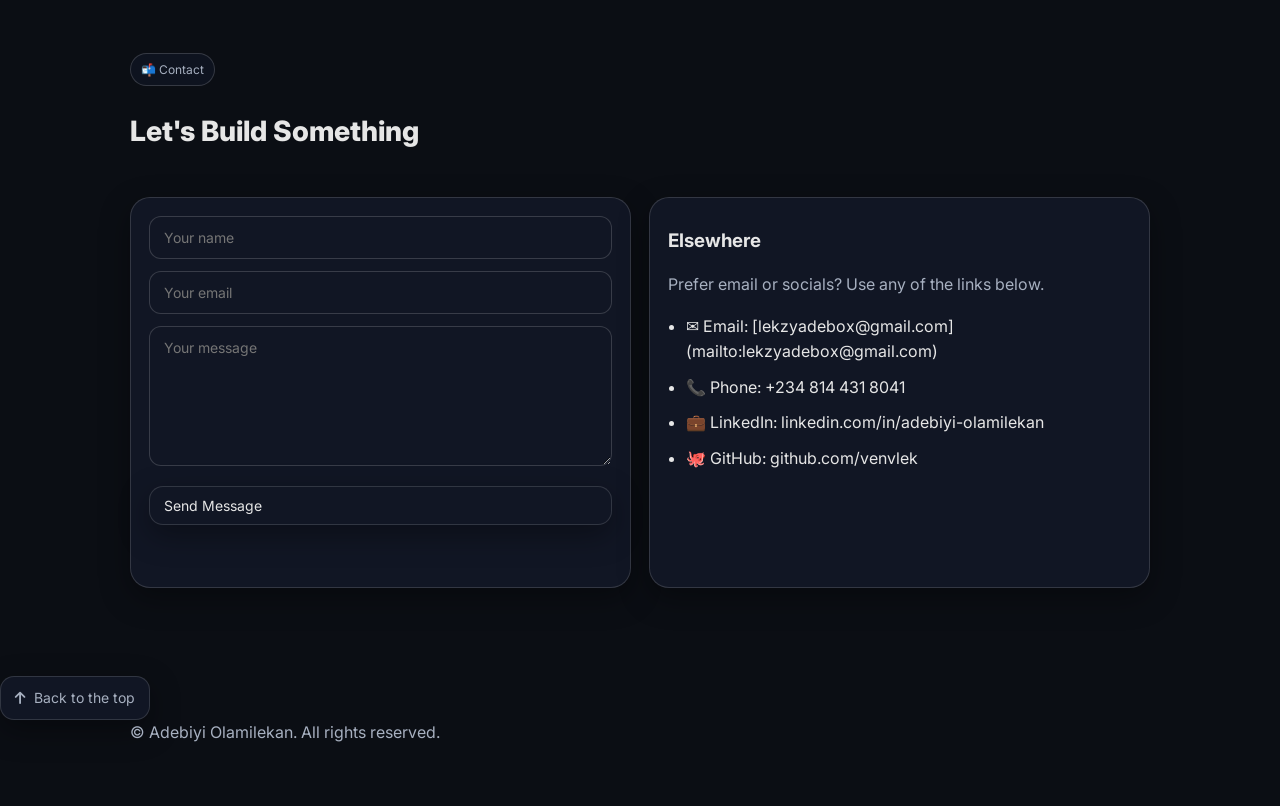
==== commit dadde09f: "git commit -m "Added CSS3 badge to index.html and updated main.css and script.js for styling and fun" ====
--- a/index.html
+++ b/index.html
@@ -1,116 +1,20 @@
 <!DOCTYPE html>
-
 <html lang="en">
-
 <head>
-
-<meta charset="UTF-8" />
-
-<meta name="viewport" content="width=device-width, initial-scale=1.0" />
-
-<title>Adebiyi Olamilekan – Portfolio</title>
-
-<meta name="description" content="Portfolio of Adebiyi Olamilekan – Computer Science Educator & Web Developer based in Lagos, Nigeria." />
-
-<link rel="preconnect" href="https://fonts.googleapis.com/">
-
-<link rel="preconnect" href="https://fonts.gstatic.com/" crossorigin>
-
-<link href="https://fonts.googleapis.com/css2?family=Inter:wght@300;400;500;600;700;800&display=swap" rel="stylesheet">
-
-<script src="https://cdn.jsdelivr.net/npm/emailjs-com@3/dist/email.min.js"></script>
-
-<link rel="stylesheet" href="https://cdnjs.cloudflare.com/ajax/libs/font-awesome/6.5.0/css/all.min.css">
-
-<link rel="stylesheet" href="main.css">
-
-
-<style>
-  /* SPLASH SCREEN */
-  #splashScreen {
-    position: fixed;
-    inset: 0;
-    z-index: 99999;
-    display: flex;
-    align-items: center;
-    justify-content: center;
-    background: #0b1020;
-    color: #fff;
-    transition: opacity .6s ease, visibility .6s ease;
-  }
-
-  #splashScreen.hide {
-    opacity: 0;
-    visibility: hidden;
-    pointer-events: none;
-  }
-
-  .splash-content {
-    text-align: center;
-    padding: 30px;
-    animation: splashUp .8s ease both;
-  }
-
-  .splash-logo {
-    width: 82px;
-    height: 82px;
-    margin: 0 auto 22px;
-    border-radius: 24px;
-    display: grid;
-    place-items: center;
-    font-size: 30px;
-    font-weight: 800;
-    background: linear-gradient(135deg, #6d5dfc, #20c997);
-    box-shadow: 0 18px 50px rgba(0,0,0,.35);
-  }
-
-  .splash-content h1 {
-    margin: 0;
-    font-size: clamp(28px, 5vw, 48px);
-    letter-spacing: -1px;
-  }
-
-  .splash-content p {
-    margin: 8px 0 24px;
-    opacity: .75;
-    font-size: 15px;
-  }
-
-  .splash-loader {
-    width: 180px;
-    height: 4px;
-    margin: auto;
-    overflow: hidden;
-    border-radius: 20px;
-    background: rgba(255,255,255,.14);
-  }
-
-  .splash-loader span {
-    display: block;
-    width: 45%;
-    height: 100%;
-    border-radius: inherit;
-    background: #fff;
-    animation: splashLoad 1.4s ease-in-out infinite;
-  }
-
-  @keyframes splashLoad {
-    0% { transform: translateX(-120%); }
-    50% { transform: translateX(110%); }
-    100% { transform: translateX(250%); }
-  }
-
-  @keyframes splashUp {
-    from { opacity: 0; transform: translateY(18px); }
-    to { opacity: 1; transform: translateY(0); }
-  }
-</style>
-
+  <meta charset="UTF-8" />
+  <meta name="viewport" content="width=device-width, initial-scale=1.0" />
+  <title>Adebiyi Olamilekan – Portfolio</title>
+  <meta name="description" content="Portfolio of Adebiyi Olamilekan – Computer Science Educator & Web Developer based in Lagos, Nigeria." />
+  <link rel="preconnect" href="https://fonts.googleapis.com">
+  <link rel="preconnect" href="https://fonts.gstatic.com" crossorigin>
+  <link href="https://fonts.googleapis.com/css2?family=Inter:wght@300;400;500;600;700;800&display=swap" rel="stylesheet">
+  <script src="https://cdn.jsdelivr.net/npm/emailjs-com@3/dist/email.min.js"></script>
+  <link rel="stylesheet" href="https://cdnjs.cloudflare.com/ajax/libs/font-awesome/6.5.0/css/all.min.css">
+  <link rel="stylesheet" href="main.css">
 </head>
-
 <body>
 
-<!-- SPLASH SCREEN -->
+  <!-- SPLASH SCREEN -->
 <div id="splashScreen" aria-label="Loading portfolio">
   <div class="splash-content">
     <div class="splash-logo">AO</div>
@@ -121,129 +25,118 @@
 </div>
 
 
-<!-- NAVBAR -->
-
-<nav class="nav">
-
-<div class="container nav-inner">
-
-<div class="brand"><span class="logo" aria-hidden="true"></span> <span>Adebiyi Olamilekan</span></div>
-
-<div class="nav-links">
-
-<a href="#home">Home</a>
-
-<a href="#projects">Projects</a>
-
-<a href="#skills">Skills</a>
-
-<a href="#about">About</a>
-
-<a href="#contact">Contact</a>
-
-</div>
-
-<div class="right-actions">
-
-<button id="themeToggle" class="btn ghost" aria-label="Toggle theme">🌙</button>
-
-<a class="btn" href="#contact">Hire Me</a>
-
-</div>
-
-</div>
-
-</nav>
-
-<!-- HERO -->
-
-<header id="home" class="hero">
-
-<div class="stars-container" id="starsContainer"></div>
-
-<div class="container hero-grid">
-
-<div>
-
-<span class="pill">👋 Hello, I'm</span>
-
-<h1>Adebiyi Olamilekan – Computer Science Educator & Web Developer</h1>
-
-<p class="lede">I design and teach web experiences that are simple, accessible, and fast. Based in Lagos, Nigeria. I love turning ideas into practical projects students can build and ship.</p>
-
-<div class="cta-row">
-
-<a class="btn" href="#projects">View Projects</a>
-
-<a class="btn ghost" href="#contact">Contact</a>
-
-</div>
-
-<div style="margin-top:14px" class="muted">Available for training, workshops, and freelance projects.</div>
-
-</div>
-
-<div class="avatar-container">
-
-<div class="avatar" id="avatarThumb" role="img" aria-label="Click to view full portrait"></div>
-
-</div>
-
-</div>
-
-</header>
-
-<!-- Full Screen Avatar Overlay -->
-
-<div class="avatar-overlay" id="avatarOverlay">
-
-<button class="close-btn" id="closeAvatar" aria-label="Close portrait">
-
-<i class="fa-solid fa-xmark"></i>
-
-</button>
-
-<div class="avatar-full"></div>
-
-</div>
-
-<!-- PROJECTS -->
-
-<section id="projects">
-
-<div class="container">
-
-<div class="section-head">
-
-<div>
-
-<div class="pill">💼 Portfolio</div>
-
-<h2 class="section-title">Selected Projects</h2>
-
-</div>
-
-<a class="btn ghost" href="https://github.com/venvlek" target="_blank" rel="noopener">GitHub ↗</a>
-
-</div>
-
-
-  <div class="grid cols-3">
-    <article class="card project">
-      <div class="thumb"><img src="https://images.unsplash.com/photo-1427504494785-3a9ca7044f45?q=80&w=1200&auto=format&fit=crop" alt="Garden of Success School" /></div>
-      <h3>Garden of Success School Website</h3>
-      <p class="muted">A comprehensive school website featuring multi-page navigation, admin panel for managing blog posts and gallery, contact form integration with EmailJS, and responsive mobile-first design.</p>
+
+  <!-- NAVBAR -->
+  <nav class="nav">
+    <div class="container nav-inner">
+      <div class="brand"><span class="logo" aria-hidden="true"></span> <span>Adebiyi Olamilekan</span></div>
+      <div class="nav-links">
+        <a href="#home">Home</a>
+        <a href="#projects">Projects</a>
+        <a href="#skills">Skills</a>
+        <a href="#about">About</a>
+        <a href="#contact">Contact</a>
+      </div>
+      <div class="right-actions">
+        <button id="themeToggle" class="btn ghost" aria-label="Toggle theme">🌙</button>
+        <a class="btn" href="#contact">Hire Me</a>
+      </div>
+    </div>
+  </nav>
+
+  <!-- HERO -->
+  <header id="home" class="hero">
+    <div class="stars-container" id="starsContainer"></div>
+    <div class="container hero-grid">
       <div>
-        <span class="badge">HTML5</span><span class="badge">CSS3</span><span class="badge">JavaScript</span><span class="badge">EmailJS</span>
-      </div>
-      <div class="card-actions">
-        <a class="btn" href="https://venvlek.github.io/Garden-of-Success/">Live</a>
-        <a class="btn ghost" href="https://github.com/venvlek/Garden-of-Success">Code</a>
-      </div>
-    </article>
-
-
-    <article class="card project">
+        <span class="pill">👋 Hello, I'm</span>
+        <h1>Adebiyi Olamilekan – Computer Science Educator & Web Developer</h1>
+        <p class="lede">I design and teach web experiences that are simple, accessible, and fast. Based in Lagos, Nigeria. I love turning ideas into practical projects students can build and ship.</p>
+        <div class="cta-row">
+          <a class="btn" href="#projects">View Projects</a>
+          <a class="btn ghost" href="#contact">Contact</a>
+        </div>
+        <div style="margin-top:14px" class="muted">Available for training, workshops, and freelance projects.</div>
+      </div>
+      <div class="avatar-container">
+        <div class="avatar" id="avatarThumb" role="img" aria-label="Click to view full portrait"></div>
+      </div>
+    </div>
+  </header>
+
+  <!-- Full Screen Avatar Overlay -->
+  <div class="avatar-overlay" id="avatarOverlay">
+    <button class="close-btn" id="closeAvatar" aria-label="Close portrait">
+      <i class="fa-solid fa-xmark"></i>
+    </button>
+    <div class="avatar-full"></div>
+  </div>
+
+  <!-- PROJECTS -->
+  <section id="projects">
+    <div class="container">
+      <div class="section-head">
+        <div>
+          <div class="pill">💼 Portfolio</div>
+          <h2 class="section-title">Selected Projects</h2>
+        </div>
+        <a class="btn ghost" href="https://github.com/venvlek" target="_blank" rel="noopener">GitHub ↗</a>
+      </div>
+
+      <div class="grid cols-3">
+        <article class="card project">
+          <div class="thumb"><img src="https://images.unsplash.com/photo-1427504494785-3a9ca7044f45?q=80&w=1200&auto=format&fit=crop" alt="Garden of Success School" /></div>
+          <h3>Garden of Success School Website</h3>
+          <p class="muted">A comprehensive school website featuring multi-page navigation, admin panel for managing blog posts and gallery, contact form integration with EmailJS, and responsive mobile-first design.</p>
+          <div>
+            <span class="badge">HTML5</span><span class="badge">CSS3</span><span class="badge">JavaScript</span><span class="badge">EmailJS</span>
+          </div>
+          <div class="card-actions">
+            <a class="btn" href="https://venvlek.github.io/Garden-of-Success/">Live</a>
+            <a class="btn ghost" href="https://github.com/venvlek/Garden-of-Success">Code</a>
+          </div>
+        </article>
+
+        <article class="card project">
+          <div class="thumb"><img src="https://images.unsplash.com/photo-1484480974693-6ca0a78fb36b?q=80&w=1200&auto=format&fit=crop" alt="To-Do List App" /></div>
+          <h3>To-Do List App</h3>
+          <p class="muted">A feature-rich task management app with splash screen, authentication (Google, Apple, Guest), priority levels, date filtering, and real-time task statistics dashboard.</p>
+          <div>
+            <span class="badge">HTML5</span><span class="badge">CSS3</span><span class="badge">JavaScript</span><span class="badge">LocalStorage</span>
+          </div>
+          <div class="card-actions">
+            <a class="btn" href="https://doit-app-phi.vercel.app/">Live</a>
+            <a class="btn ghost" href="https://github.com/venvlek/To-Do-List.git">Code</a>
+          </div>
+        </article>
+
+        <article class="card project">
+          <div class="thumb"><img src="https://images.unsplash.com/photo-1541888946425-d81bb19240f5?q=80&w=1200&auto=format&fit=crop" alt="Master Pattern construction company website" /></div>
+          <h3>Master Pattern</h3>
+          <p class="muted">A corporate website for a construction company, showcasing services, past projects, and company profile with a clean, professional layout and responsive design.</p>
+          <div>
+            <span class="badge">HTML5</span><span class="badge">CSS3</span><span class="badge">JavaScript</span>
+          </div>
+          <div class="card-actions">
+            <a class="btn" href="https://masterparttenltd.com/">Live</a>
+            <a class="btn ghost" href="https://github.com/venvlek/Master-Parttern">Code</a>
+          </div>
+        </article>
+
+        <article class="card project">
+          <div class="thumb"><img src="https://images.unsplash.com/photo-1639762681485-074b7f938ba0?q=80&w=1200&auto=format&fit=crop" alt="Educhain blockchain certificates" /></div>
+          <h3>Educhain</h3>
+          <p class="muted">A web app that saves student certificates on a blockchain for tamper-proof verification, with the smart contract written in Rust.</p>
+          <div>
+            <span class="badge">Rust</span><span class="badge">Blockchain</span><span class="badge">Smart Contracts</span><span class="badge">Web3</span>
+          </div>
+          <div class="card-actions">
+            <a class="btn" href="https://blockchain-blond-kappa.vercel.app/">Live</a>
+            <a class="btn ghost" href="https://github.com/venvlek/blockchain.git">Code</a>
+          </div>
+        </article>
+
+        <article class="card project">
       <div class="thumb">
         <img src="https://images.unsplash.com/photo-1516321318423-f06f85e504b3?q=80&w=1200&auto=format&fit=crop" alt="GOS Register web application" />
       </div>
@@ -256,48 +149,11 @@
         <a class="btn" href="https://gos-register.netlify.app/" target="_blank" rel="noopener">Live</a>
       </div>
     </article>
-
-    <article class="card project">
-      <div class="thumb"><img src="https://images.unsplash.com/photo-1484480974693-6ca0a78fb36b?q=80&w=1200&auto=format&fit=crop" alt="To-Do List App" /></div>
-      <h3>To-Do List App</h3>
-      <p class="muted">A feature-rich task management app with splash screen, authentication (Google, Apple, Guest), priority levels, date filtering, and real-time task statistics dashboard.</p>
-      <div>
-        <span class="badge">HTML5</span><span class="badge">CSS3</span><span class="badge">JavaScript</span><span class="badge">LocalStorage</span>
-      </div>
-      <div class="card-actions">
-        <a class="btn" href="https://doit-app-phi.vercel.app/">Live</a>
-        <a class="btn ghost" href="https://github.com/venvlek/To-Do-List.git">Code</a>
-      </div>
-    </article>
-
-    <article class="card project">
-      <div class="thumb"><img src="https://images.unsplash.com/photo-1541888946425-d81bb19240f5?q=80&w=1200&auto=format&fit=crop" alt="Master Pattern construction company website" /></div>
-      <h3>Master Pattern</h3>
-      <p class="muted">A corporate website for a construction company, showcasing services, past projects, and company profile with a clean, professional layout and responsive design.</p>
-      <div>
-        <span class="badge">HTML5</span><span class="badge">CSS3</span><span class="badge">JavaScript</span>
-      </div>
-      <div class="card-actions">
-        <a class="btn" href="https://masterparttenltd.com/">Live</a>
-        <a class="btn ghost" href="https://github.com/venvlek/Master-Parttern">Code</a>
-      </div>
-    </article>
-
-    <article class="card project">
-      <div class="thumb"><img src="https://images.unsplash.com/photo-1639762681485-074b7f938ba0?q=80&w=1200&auto=format&fit=crop" alt="Educhain blockchain certificates" /></div>
-      <h3>Educhain</h3>
-      <p class="muted">A web app that saves student certificates on a blockchain for tamper-proof verification, with the smart contract written in Rust.</p>
-      <div>
-        <span class="badge">Rust</span><span class="badge">Blockchain</span><span class="badge">Smart Contracts</span><span class="badge">Web3</span>
-      </div>
-      <div class="card-actions">
-        <a class="btn" href="https://blockchain-blond-kappa.vercel.app/">Live</a>
-        <a class="btn ghost" href="https://github.com/venvlek/blockchain.git">Code</a>
-      </div>
-    </article>
-
-
-<!-- SKILLS -->
+  </div>
+</section>
+
+
+  <!-- SKILLS -->
 
 <section id="skills">
 
@@ -364,7 +220,7 @@
 
 </div>
 
-"badge">CSS3</span>
+<span class="badge">CSS3</span>
 
 <span class="badge">JavaScript</span>
 
@@ -549,24 +405,7 @@
 </div>
 
 </footer>
-
-
-<script>
-  window.addEventListener("load", function () {
-    const splash = document.getElementById("splashScreen");
-
-    setTimeout(function () {
-      splash.classList.add("hide");
-
-      setTimeout(function () {
-        splash.remove();
-      }, 650);
-    }, 1600);
-  });
-</script>
-
-<script src="script.js"></script>
-
+  <script src="script.js"></script>
 </body>
-
-</html>+</html>
+        
--- a/main.css
+++ b/main.css
@@ -425,6 +425,85 @@
   box-shadow: 0 0 10px rgba(255, 255, 255, 0.8);
 }
 
+ /* SPLASH SCREEN */
+  #splashScreen {
+    position: fixed;
+    inset: 0;
+    z-index: 99999;
+    display: flex;
+    align-items: center;
+    justify-content: center;
+    background: #0b1020;
+    color: #fff;
+    transition: opacity .6s ease, visibility .6s ease;
+  }
+
+  #splashScreen.hide {
+    opacity: 0;
+    visibility: hidden;
+    pointer-events: none;
+  }
+
+  .splash-content {
+    text-align: center;
+    padding: 30px;
+    animation: splashUp .8s ease both;
+  }
+
+  .splash-logo {
+    width: 82px;
+    height: 82px;
+    margin: 0 auto 22px;
+    border-radius: 24px;
+    display: grid;
+    place-items: center;
+    font-size: 30px;
+    font-weight: 800;
+    background: linear-gradient(135deg, #6d5dfc, #20c997);
+    box-shadow: 0 18px 50px rgba(0,0,0,.35);
+  }
+
+  .splash-content h1 {
+    margin: 0;
+    font-size: clamp(28px, 5vw, 48px);
+    letter-spacing: -1px;
+  }
+
+  .splash-content p {
+    margin: 8px 0 24px;
+    opacity: .75;
+    font-size: 15px;
+  }
+
+  .splash-loader {
+    width: 180px;
+    height: 4px;
+    margin: auto;
+    overflow: hidden;
+    border-radius: 20px;
+    background: rgba(255,255,255,.14);
+  }
+
+  .splash-loader span {
+    display: block;
+    width: 45%;
+    height: 100%;
+    border-radius: inherit;
+    background: #fff;
+    animation: splashLoad 1.4s ease-in-out infinite;
+  }
+
+  @keyframes splashLoad {
+    0% { transform: translateX(-120%); }
+    50% { transform: translateX(110%); }
+    100% { transform: translateX(250%); }
+  }
+
+  @keyframes splashUp {
+    from { opacity: 0; transform: translateY(18px); }
+    to { opacity: 1; transform: translateY(0); }
+  }
+
 @keyframes twinkle{
   0%, 100%{
     opacity: 0.3;
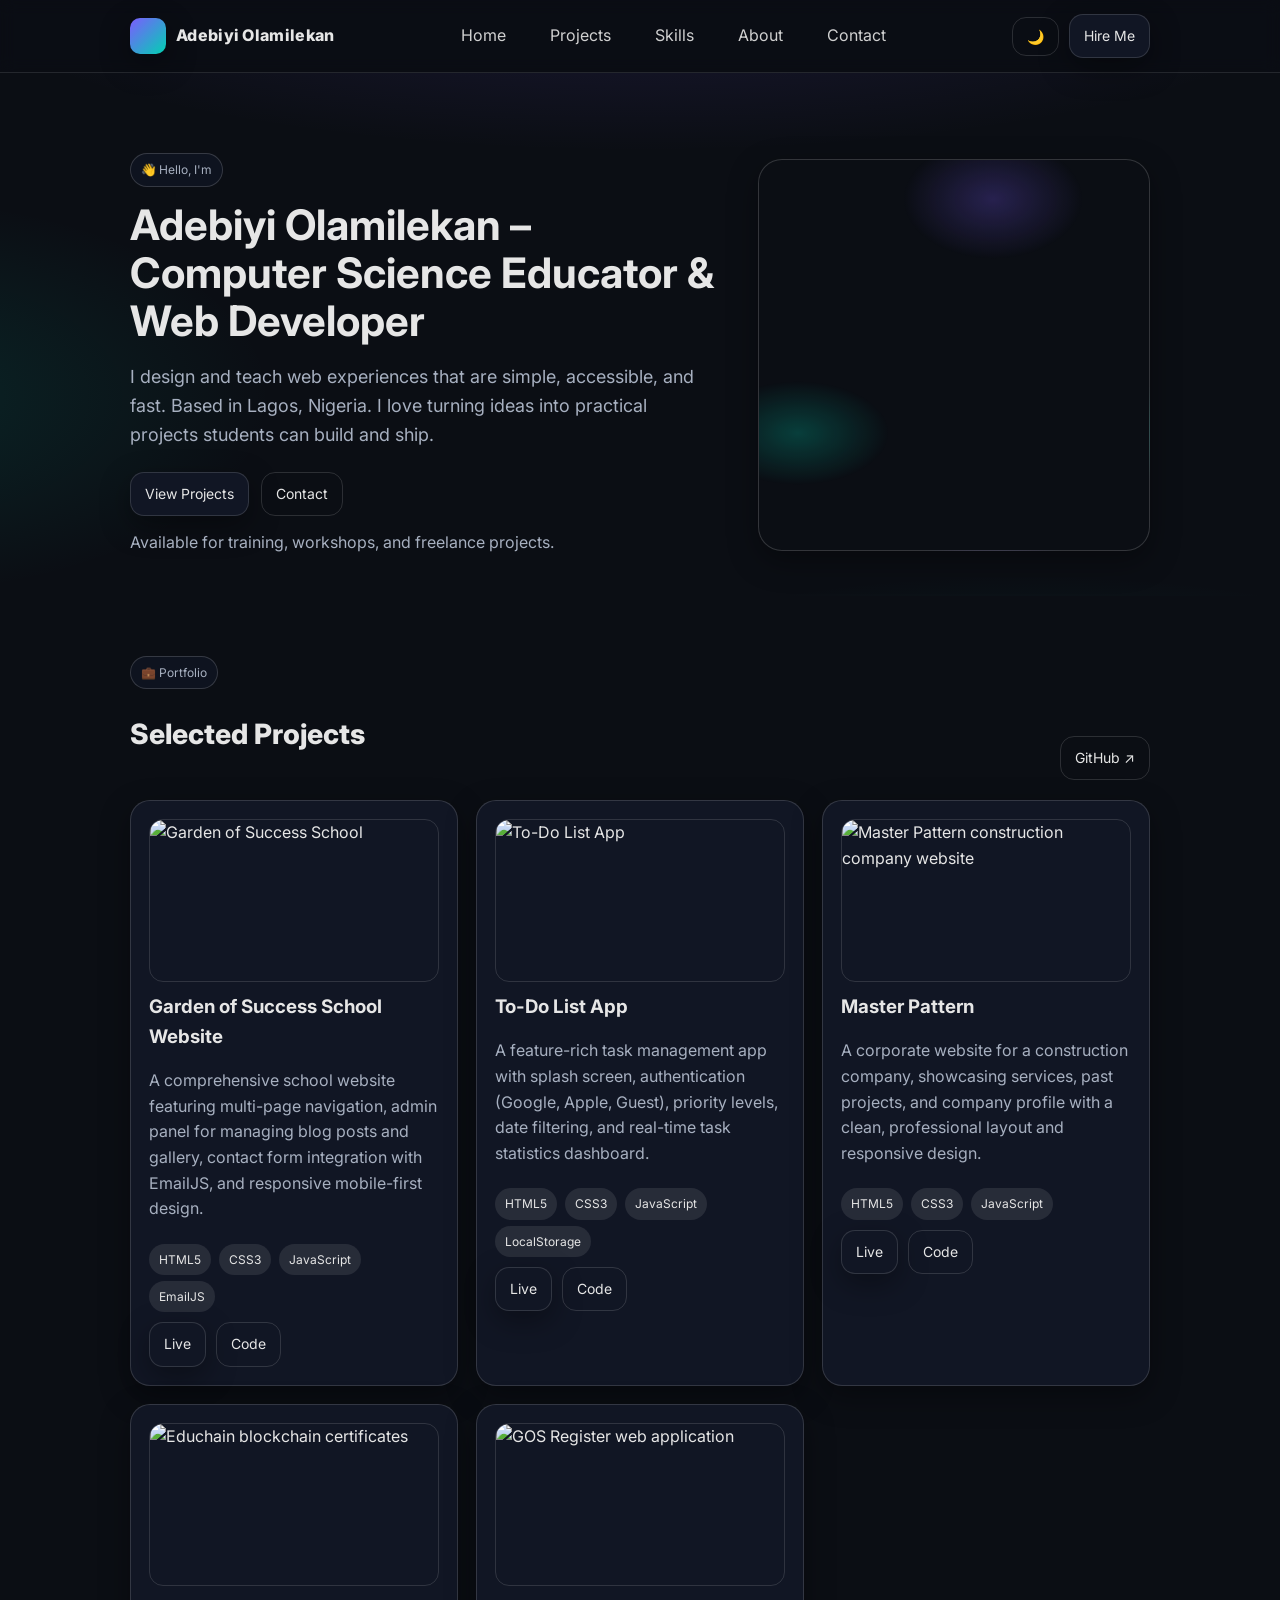
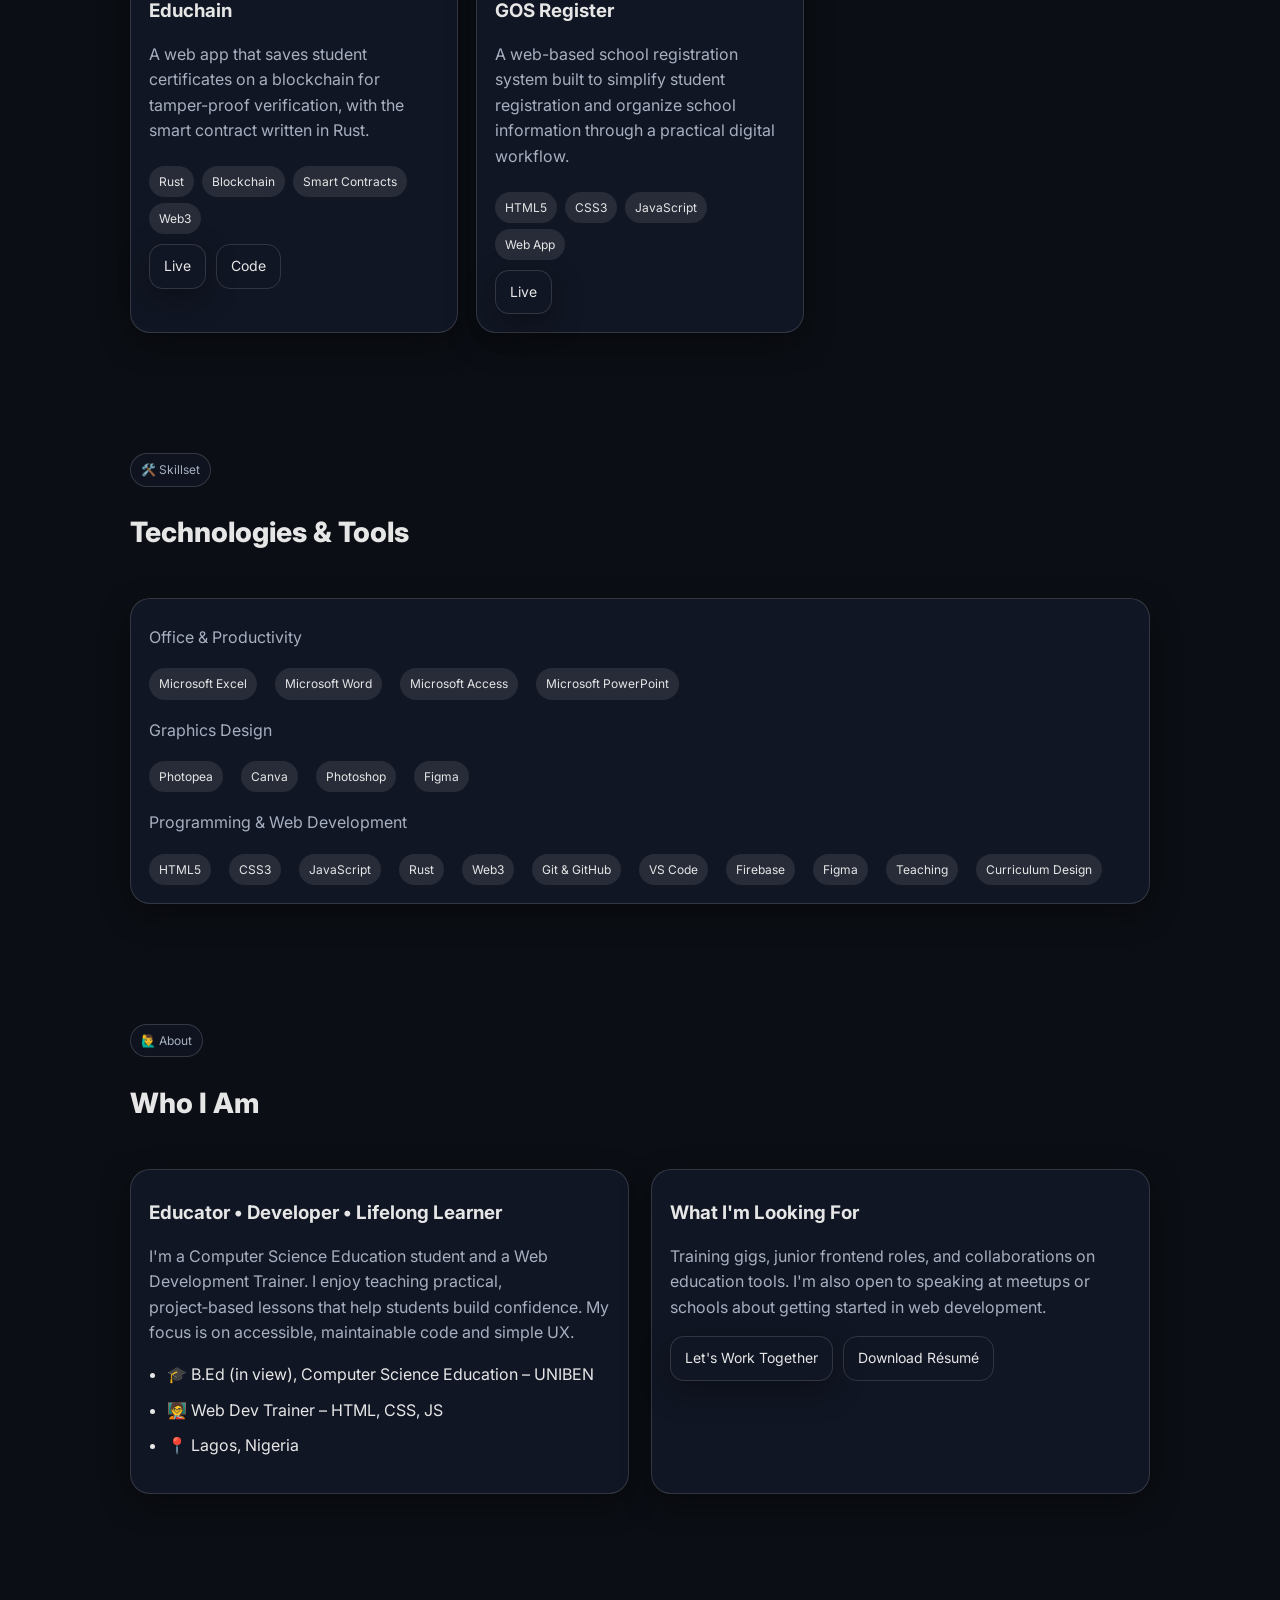
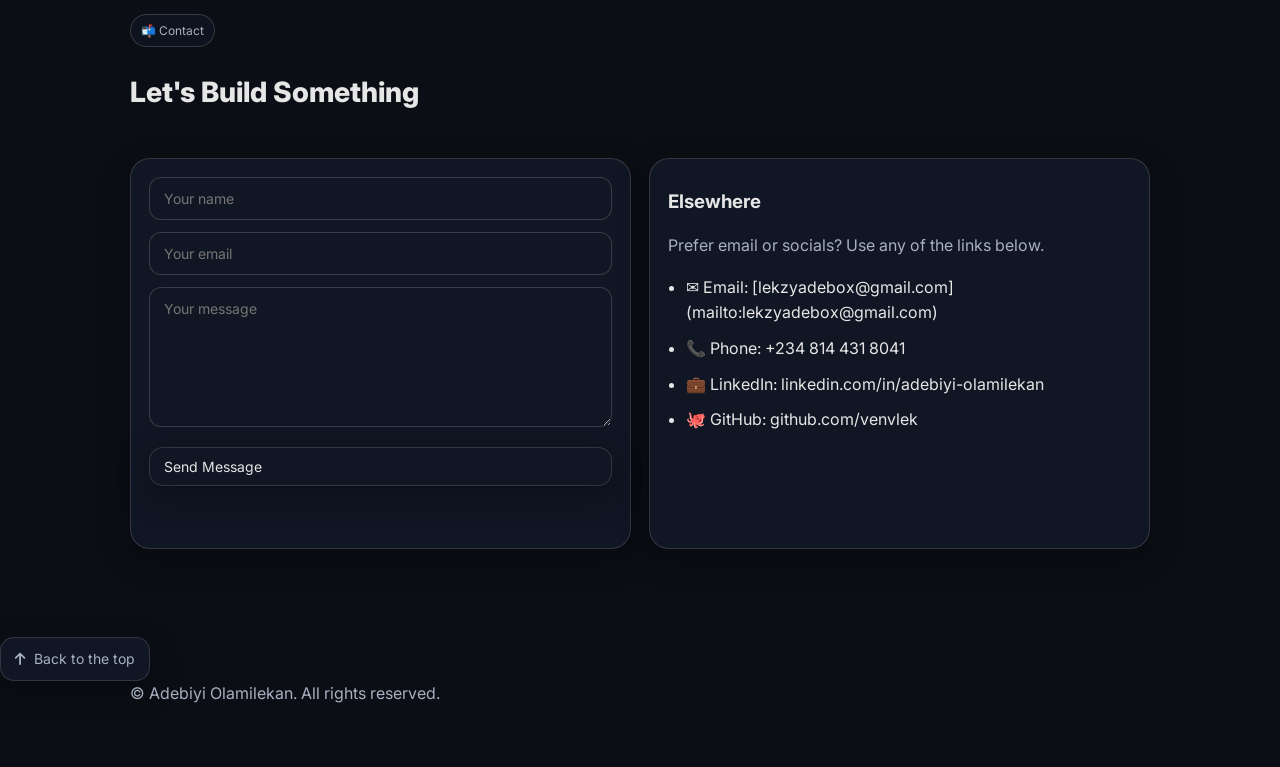
==== commit 1b6963d9: "git commit -m "Update index.html with new content and styling"" ====
--- a/index.html
+++ b/index.html
@@ -175,7 +175,6 @@
 
 <div style="display:flex; flex-wrap:wrap; gap:10px">
 
-<span class="badge">HTML5</span>
 
         <div style="width:100%; margin-top:8px; margin-bottom:2px;" class="muted">
           Office &amp; Productivity
@@ -193,54 +192,23 @@
         <span class="badge">Photoshop</span>
         <span class="badge">Figma</span>
 
-
-<span class="badge">CSS3</span>
-
-<span class="badge">JavaScript</span>
-
-<span class="badge">Rust</span>
-
-<span class="badge">Web3</span>
-
-<span class="badge">Git & GitHub</span>
-
-<span class="badge">VS Code</span>
-
-<span class="badge">Firebase</span>
-
-<span class="badge">Figma</span>
-
-<span class="badge">Teaching</span>
-
-<span class="badge">Curriculum Design</span>
-
-</div>
-
-</div>
-
-</div>
-
-<span class="badge">CSS3</span>
-
-<span class="badge">JavaScript</span>
-
-<span class="badge">Rust</span>
-
-<span class="badge">Web3</span>
-
-<span class="badge">Git & GitHub</span>
-
-<span class="badge">VS Code</span>
-
-<span class="badge">Firebase</span>
-
-<span class="badge">Figma</span>
-
-<span class="badge">Teaching</span>
-
-<span class="badge">Curriculum Design</span>
-
-</div>
+        <div style="width:100%; margin-top:8px; margin-bottom:2px;" class="muted">
+          Programming & Web Development
+        </div>
+
+          <span class="badge">HTML5</span>
+          <span class="badge">CSS3</span>
+          <span class="badge">JavaScript</span>
+          <span class="badge">Rust</span>
+          <span class="badge">Web3</span>
+          <span class="badge">Git & GitHub</span>
+          <span class="badge">VS Code</span>
+          <span class="badge">Firebase</span>
+          <span class="badge">Figma</span>
+          <span class="badge">Teaching</span>
+          <span class="badge">Curriculum Design</span>
+
+        </div>
 
 </div>
 
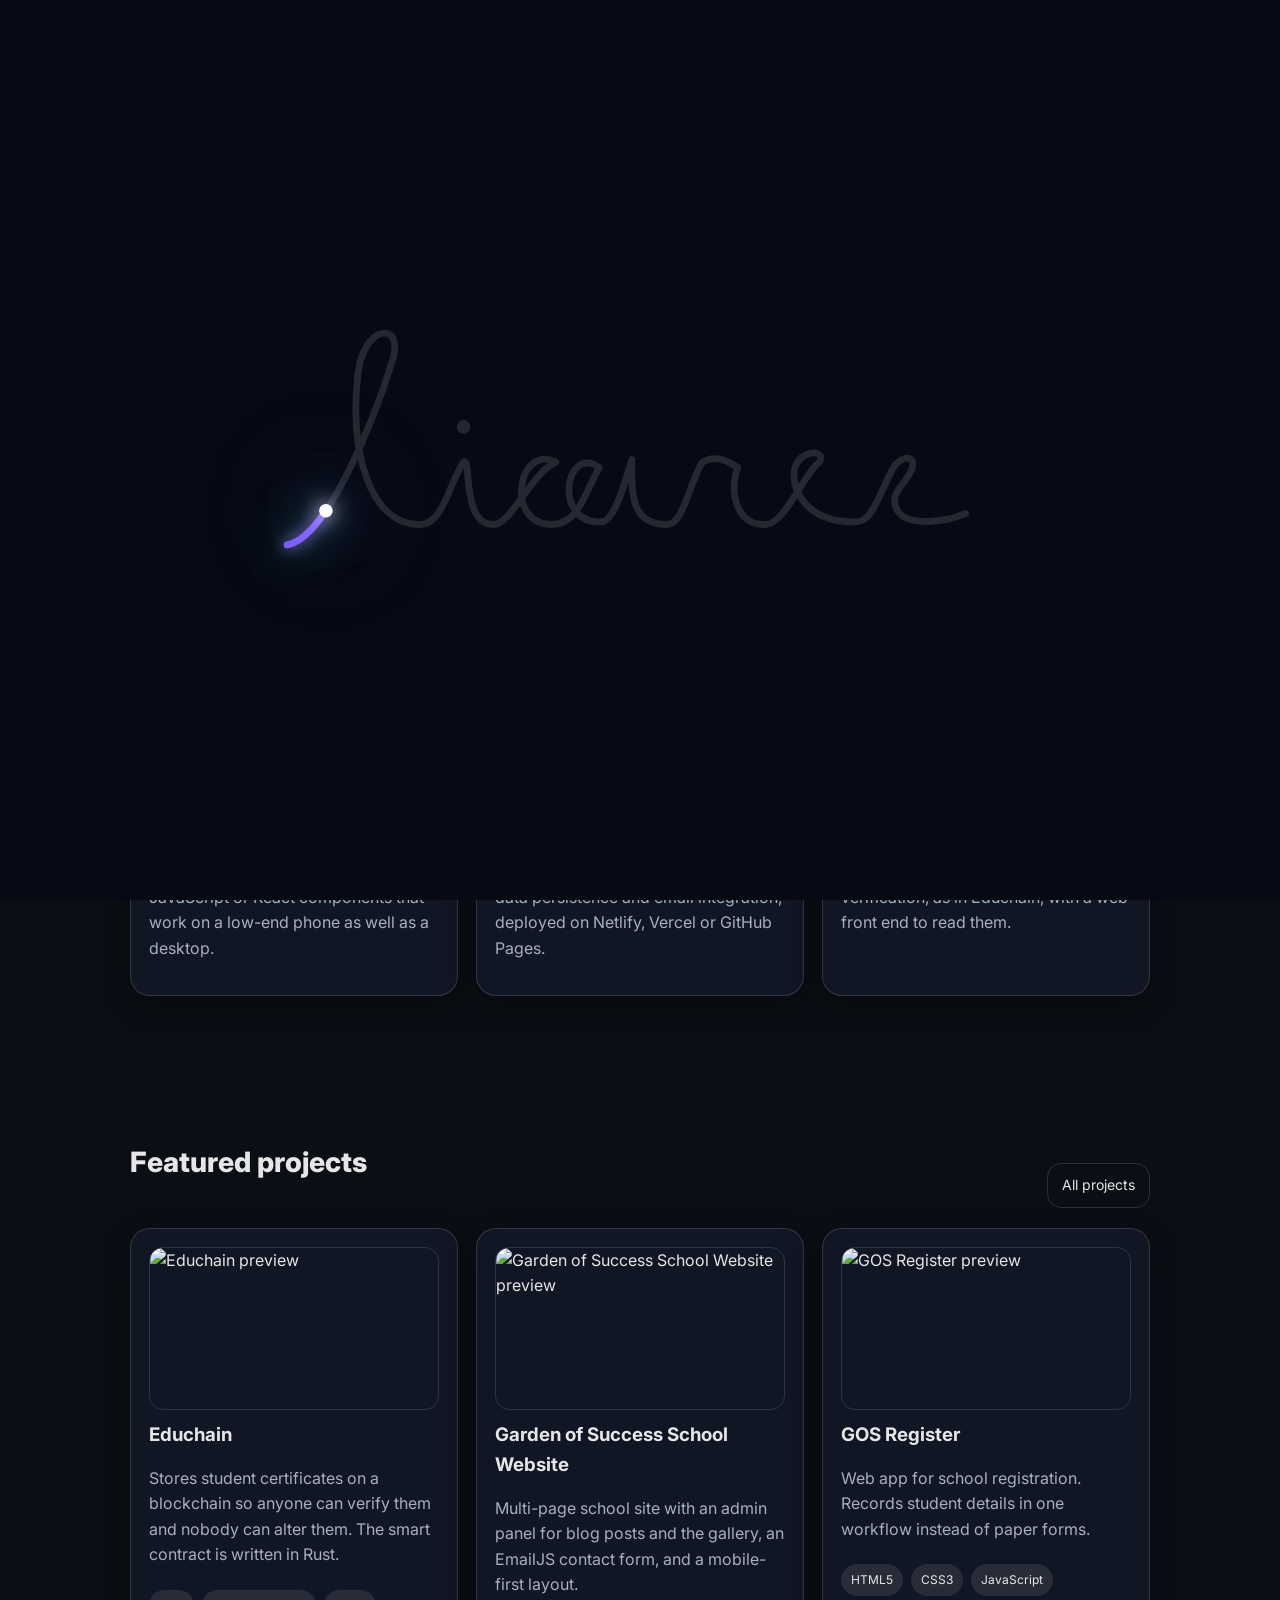
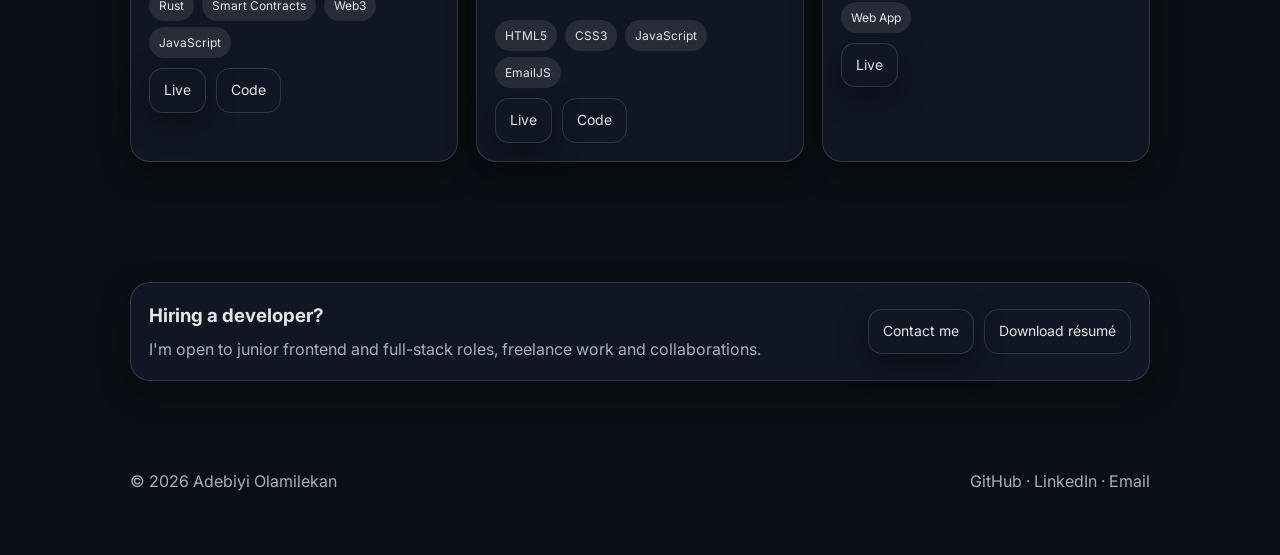
==== commit 9439d048: "git commit -m "Added new pages: about, contact, projects, and skills. Updated index.html, main.css, " ====
--- a/index.html
+++ b/index.html
@@ -3,377 +3,71 @@
 <head>
   <meta charset="UTF-8" />
   <meta name="viewport" content="width=device-width, initial-scale=1.0" />
-  <title>Adebiyi Olamilekan – Portfolio</title>
-  <meta name="description" content="Portfolio of Adebiyi Olamilekan – Computer Science Educator & Web Developer based in Lagos, Nigeria." />
+  <title>Adebiyi Olamilekan – Software Developer</title>
+  <meta name="description" content="Portfolio of Adebiyi Olamilekan, a software developer in Lagos, Nigeria building web apps with JavaScript, React and Rust." />
   <link rel="preconnect" href="https://fonts.googleapis.com">
   <link rel="preconnect" href="https://fonts.gstatic.com" crossorigin>
-  <link href="https://fonts.googleapis.com/css2?family=Inter:wght@300;400;500;600;700;800&display=swap" rel="stylesheet">
-  <script src="https://cdn.jsdelivr.net/npm/emailjs-com@3/dist/email.min.js"></script>
+  <link href="https://fonts.googleapis.com/css2?family=Great+Vibes&family=Inter:wght@300;400;500;600;700;800&display=swap" rel="stylesheet">
   <link rel="stylesheet" href="https://cdnjs.cloudflare.com/ajax/libs/font-awesome/6.5.0/css/all.min.css">
   <link rel="stylesheet" href="main.css">
+  
 </head>
 <body>
+<div id="site-nav"></div>
 
-  <!-- SPLASH SCREEN -->
-<div id="splashScreen" aria-label="Loading portfolio">
-  <div class="splash-content">
-    <div class="splash-logo">AO</div>
-    <h1>Adebiyi Olamilekan</h1>
-    <p>Computer Science Educator &amp; Web Developer</p>
-    <div class="splash-loader" aria-hidden="true"><span></span></div>
+<header class="hero">
+  <div class="stars-container" id="starsContainer"></div>
+  <div class="container hero-grid">
+    <div>
+      <span class="pill">👋 Hello, I'm Adebiyi</span>
+      <h1>Software developer building fast, accessible web apps.</h1>
+      <p class="lede">I work with JavaScript, React and Python, and I write smart contracts in Rust. I build, deploy and maintain real products, from school management systems to blockchain-verified certificates. Based in Lagos, Nigeria.</p>
+      <div class="cta-row">
+        <a class="btn" href="projects.html">View Projects</a>
+        <a class="btn ghost" href="contact.html">Get in touch</a>
+      </div>
+      <div class="hero-stack">
+        <span class="badge">JavaScript</span><span class="badge">React</span><span class="badge">Python</span><span class="badge">Rust</span><span class="badge">Git &amp; GitHub</span>
+      </div>
+    </div>
+    <div class="avatar-container"><div class="avatar" id="avatarThumb" role="img" aria-label="Click to view full portrait"></div></div>
   </div>
+</header>
+<div class="avatar-overlay" id="avatarOverlay">
+  <button class="close-btn" id="closeAvatar" aria-label="Close portrait"><i class="fa-solid fa-xmark"></i></button>
+  <div class="avatar-full"></div>
 </div>
 
-
-
-  <!-- NAVBAR -->
-  <nav class="nav">
-    <div class="container nav-inner">
-      <div class="brand"><span class="logo" aria-hidden="true"></span> <span>Adebiyi Olamilekan</span></div>
-      <div class="nav-links">
-        <a href="#home">Home</a>
-        <a href="#projects">Projects</a>
-        <a href="#skills">Skills</a>
-        <a href="#about">About</a>
-        <a href="#contact">Contact</a>
-      </div>
-      <div class="right-actions">
-        <button id="themeToggle" class="btn ghost" aria-label="Toggle theme">🌙</button>
-        <a class="btn" href="#contact">Hire Me</a>
-      </div>
+<section>
+  <div class="container">
+    <div class="section-head"><h2 class="section-title">What I build</h2></div>
+    <div class="grid cols-3">
+      <div class="card"><div class="code-line">frontend</div><h3>Responsive interfaces</h3><p class="muted">Semantic HTML, modern CSS and JavaScript or React components that work on a low-end phone as well as a desktop.</p></div>
+      <div class="card"><div class="code-line">web apps</div><h3>Complete features</h3><p class="muted">Authentication, admin panels, forms, data persistence and email integration, deployed on Netlify, Vercel or GitHub Pages.</p></div>
+      <div class="card"><div class="code-line">web3</div><h3>Smart contracts in Rust</h3><p class="muted">On-chain records for tamper-proof verification, as in Educhain, with a web front end to read them.</p></div>
     </div>
-  </nav>
-
-  <!-- HERO -->
-  <header id="home" class="hero">
-    <div class="stars-container" id="starsContainer"></div>
-    <div class="container hero-grid">
-      <div>
-        <span class="pill">👋 Hello, I'm</span>
-        <h1>Adebiyi Olamilekan – Computer Science Educator & Web Developer</h1>
-        <p class="lede">I design and teach web experiences that are simple, accessible, and fast. Based in Lagos, Nigeria. I love turning ideas into practical projects students can build and ship.</p>
-        <div class="cta-row">
-          <a class="btn" href="#projects">View Projects</a>
-          <a class="btn ghost" href="#contact">Contact</a>
-        </div>
-        <div style="margin-top:14px" class="muted">Available for training, workshops, and freelance projects.</div>
-      </div>
-      <div class="avatar-container">
-        <div class="avatar" id="avatarThumb" role="img" aria-label="Click to view full portrait"></div>
-      </div>
-    </div>
-  </header>
-
-  <!-- Full Screen Avatar Overlay -->
-  <div class="avatar-overlay" id="avatarOverlay">
-    <button class="close-btn" id="closeAvatar" aria-label="Close portrait">
-      <i class="fa-solid fa-xmark"></i>
-    </button>
-    <div class="avatar-full"></div>
-  </div>
-
-  <!-- PROJECTS -->
-  <section id="projects">
-    <div class="container">
-      <div class="section-head">
-        <div>
-          <div class="pill">💼 Portfolio</div>
-          <h2 class="section-title">Selected Projects</h2>
-        </div>
-        <a class="btn ghost" href="https://github.com/venvlek" target="_blank" rel="noopener">GitHub ↗</a>
-      </div>
-
-      <div class="grid cols-3">
-        <article class="card project">
-          <div class="thumb"><img src="https://images.unsplash.com/photo-1427504494785-3a9ca7044f45?q=80&w=1200&auto=format&fit=crop" alt="Garden of Success School" /></div>
-          <h3>Garden of Success School Website</h3>
-          <p class="muted">A comprehensive school website featuring multi-page navigation, admin panel for managing blog posts and gallery, contact form integration with EmailJS, and responsive mobile-first design.</p>
-          <div>
-            <span class="badge">HTML5</span><span class="badge">CSS3</span><span class="badge">JavaScript</span><span class="badge">EmailJS</span>
-          </div>
-          <div class="card-actions">
-            <a class="btn" href="https://venvlek.github.io/Garden-of-Success/">Live</a>
-            <a class="btn ghost" href="https://github.com/venvlek/Garden-of-Success">Code</a>
-          </div>
-        </article>
-
-        <article class="card project">
-          <div class="thumb"><img src="https://images.unsplash.com/photo-1484480974693-6ca0a78fb36b?q=80&w=1200&auto=format&fit=crop" alt="To-Do List App" /></div>
-          <h3>To-Do List App</h3>
-          <p class="muted">A feature-rich task management app with splash screen, authentication (Google, Apple, Guest), priority levels, date filtering, and real-time task statistics dashboard.</p>
-          <div>
-            <span class="badge">HTML5</span><span class="badge">CSS3</span><span class="badge">JavaScript</span><span class="badge">LocalStorage</span>
-          </div>
-          <div class="card-actions">
-            <a class="btn" href="https://doit-app-phi.vercel.app/">Live</a>
-            <a class="btn ghost" href="https://github.com/venvlek/To-Do-List.git">Code</a>
-          </div>
-        </article>
-
-        <article class="card project">
-          <div class="thumb"><img src="https://images.unsplash.com/photo-1541888946425-d81bb19240f5?q=80&w=1200&auto=format&fit=crop" alt="Master Pattern construction company website" /></div>
-          <h3>Master Pattern</h3>
-          <p class="muted">A corporate website for a construction company, showcasing services, past projects, and company profile with a clean, professional layout and responsive design.</p>
-          <div>
-            <span class="badge">HTML5</span><span class="badge">CSS3</span><span class="badge">JavaScript</span>
-          </div>
-          <div class="card-actions">
-            <a class="btn" href="https://masterparttenltd.com/">Live</a>
-            <a class="btn ghost" href="https://github.com/venvlek/Master-Parttern">Code</a>
-          </div>
-        </article>
-
-        <article class="card project">
-          <div class="thumb"><img src="https://images.unsplash.com/photo-1639762681485-074b7f938ba0?q=80&w=1200&auto=format&fit=crop" alt="Educhain blockchain certificates" /></div>
-          <h3>Educhain</h3>
-          <p class="muted">A web app that saves student certificates on a blockchain for tamper-proof verification, with the smart contract written in Rust.</p>
-          <div>
-            <span class="badge">Rust</span><span class="badge">Blockchain</span><span class="badge">Smart Contracts</span><span class="badge">Web3</span>
-          </div>
-          <div class="card-actions">
-            <a class="btn" href="https://blockchain-blond-kappa.vercel.app/">Live</a>
-            <a class="btn ghost" href="https://github.com/venvlek/blockchain.git">Code</a>
-          </div>
-        </article>
-
-        <article class="card project">
-      <div class="thumb">
-        <img src="https://images.unsplash.com/photo-1516321318423-f06f85e504b3?q=80&w=1200&auto=format&fit=crop" alt="GOS Register web application" />
-      </div>
-      <h3>GOS Register</h3>
-      <p class="muted">A web-based school registration system built to simplify student registration and organize school information through a practical digital workflow.</p>
-      <div>
-        <span class="badge">HTML5</span><span class="badge">CSS3</span><span class="badge">JavaScript</span><span class="badge">Web App</span>
-      </div>
-      <div class="card-actions">
-        <a class="btn" href="https://gos-register.netlify.app/" target="_blank" rel="noopener">Live</a>
-      </div>
-    </article>
   </div>
 </section>
 
-
-  <!-- SKILLS -->
-
-<section id="skills">
-
-<div class="container">
-
-<div class="section-head">
-
-<div>
-
-<div class="pill">🛠️ Skillset</div>
-
-<h2 class="section-title">Technologies & Tools</h2>
-
-</div>
-
-</div>
-
-<div class="card">
-
-<div style="display:flex; flex-wrap:wrap; gap:10px">
-
-
-        <div style="width:100%; margin-top:8px; margin-bottom:2px;" class="muted">
-          Office &amp; Productivity
-        </div>
-        <span class="badge">Microsoft Excel</span>
-        <span class="badge">Microsoft Word</span>
-        <span class="badge">Microsoft Access</span>
-        <span class="badge">Microsoft PowerPoint</span>
-
-        <div style="width:100%; margin-top:8px; margin-bottom:2px;" class="muted">
-          Graphics Design
-        </div>
-        <span class="badge">Photopea</span>
-        <span class="badge">Canva</span>
-        <span class="badge">Photoshop</span>
-        <span class="badge">Figma</span>
-
-        <div style="width:100%; margin-top:8px; margin-bottom:2px;" class="muted">
-          Programming & Web Development
-        </div>
-
-          <span class="badge">HTML5</span>
-          <span class="badge">CSS3</span>
-          <span class="badge">JavaScript</span>
-          <span class="badge">Rust</span>
-          <span class="badge">Web3</span>
-          <span class="badge">Git & GitHub</span>
-          <span class="badge">VS Code</span>
-          <span class="badge">Firebase</span>
-          <span class="badge">Figma</span>
-          <span class="badge">Teaching</span>
-          <span class="badge">Curriculum Design</span>
-
-        </div>
-
-</div>
-
-</div>
-
+<section>
+  <div class="container">
+    <div class="section-head">
+      <h2 class="section-title">Featured projects</h2>
+      <a class="btn ghost" href="projects.html">All projects</a>
+    </div>
+    <div class="grid cols-3" data-projects="featured"></div>
+  </div>
 </section>
 
-<!-- ABOUT -->
-
-<section id="about">
-
-<div class="container">
-
-<div class="section-head">
-
-<div>
-
-<div class="pill">🙋‍♂️ About</div>
-
-<h2 class="section-title">Who I Am</h2>
-
-</div>
-
-</div>
-
-<div class="about">
-
-<div class="card">
-
-<h3>Educator • Developer • Lifelong Learner</h3>
-
-<p class="muted">I'm a Computer Science Education student and a Web Development Trainer. I enjoy teaching practical, project‑based lessons that help students build confidence. My focus is on accessible, maintainable code and simple UX.</p>
-
-<ul class="list">
-
-<li>🎓 B.Ed (in view), Computer Science Education – UNIBEN</li>
-
-<li>🧑‍🏫 Web Dev Trainer – HTML, CSS, JS</li>
-
-<li>📍 Lagos, Nigeria</li>
-
-</ul>
-
-</div>
-
-<div class="card">
-
-<h3>What I'm Looking For</h3>
-
-<p class="muted">Training gigs, junior frontend roles, and collaborations on education tools. I'm also open to speaking at meetups or schools about getting started in web development.</p>
-
-<div style="display:flex; gap:10px; flex-wrap:wrap; margin-top:6px">
-
-<a class="btn" href="#contact">Let's Work Together</a>
-
-<a class="btn ghost" href="Adebiyi_Olamilekan_Resume_Expanded.pdf" download>Download Résumé</a>
-
-</div>
-
-</div>
-
-</div>
-
-</div>
-
+<section>
+  <div class="container">
+    <div class="card cta-band">
+      <div><h3 style="margin:0">Hiring a developer?</h3><p class="muted" style="margin:6px 0 0">I'm open to junior frontend and full-stack roles, freelance work and collaborations.</p></div>
+      <div style="display:flex;gap:10px;flex-wrap:wrap"><a class="btn" href="contact.html">Contact me</a><a class="btn ghost" href="Adebiyi_Olamilekan_Resume_Expanded.pdf" download>Download résumé</a></div>
+    </div>
+  </div>
 </section>
-
-<!-- CONTACT -->
-
-<section id="contact">
-
-<div class="container">
-
-<div class="section-head">
-
-<div>
-
-<div class="pill">📬 Contact</div>
-
-<h2 class="section-title">Let's Build Something</h2>
-
-</div>
-
-</div>
-
-<div class="grid cols-2">
-
-<div class="card">
-
-<form id="contactForm" novalidate>
-
-<label>
-
-<span class="sr-only">Name</span>
-
-<input type="text" name="name" placeholder="Your name" required />
-
-</label>
-
-<label>
-
-<span class="sr-only">Email</span>
-
-<input type="email" name="email" placeholder="Your email" required />
-
-</label>
-
-<label>
-
-<span class="sr-only">Message</span>
-
-<textarea name="message" placeholder="Your message" required></textarea>
-
-</label>
-
-<button class="btn" type="submit">Send Message</button>
-
-<p id="formStatus" class="muted" role="status" aria-live="polite"></p>
-
-</form>
-
-</div>
-
-<div class="card">
-
-<h3>Elsewhere</h3>
-
-<p class="muted">Prefer email or socials? Use any of the links below.</p>
-
-<ul class="list">
-
-<li>✉️ Email: <a href="mailto:[lekzyadebox@gmail.com](mailto:lekzyadebox@gmail.com)">[lekzyadebox@gmail.com](mailto:lekzyadebox@gmail.com)</a></li>
-
-<li>📞 Phone: <a href="tel:+2348144318041">+234 814 431 8041</a></li>
-
-<li>💼 LinkedIn: <a href="https://www.linkedin.com/in/adebiyi-olamilekan-4b083027a/" target="_blank" rel="noopener">linkedin.com/in/adebiyi-olamilekan</a></li>
-
-<li>🐙 GitHub: <a href="https://github.com/venvlek" target="_blank" rel="noopener">github.com/venvlek</a></li>
-
-</ul>
-
-</div>
-
-</div>
-
-</div>
-
-</section>
-
-<footer>
-
-<a href="#top" class="btn"><i class="fa-solid fa-arrow-up"></i>Back to the top</a>
-
-<div class="container">
-
- 
-
-<div style="display:flex; justify-content:space-between; align-items:center; gap:10px; flex-wrap:wrap">
-
-<span>© <span id="year"></span> Adebiyi Olamilekan. All rights reserved.</span>
-
-</div>
-
-</footer>
-  <script src="script.js"></script>
+<div id="site-footer"></div>
+<script src="script.js"></script>
 </body>
 </html>
-        
--- a/main.css
+++ b/main.css
@@ -424,86 +424,6 @@
   animation: twinkle linear infinite;
   box-shadow: 0 0 10px rgba(255, 255, 255, 0.8);
 }
-
- /* SPLASH SCREEN */
-  #splashScreen {
-    position: fixed;
-    inset: 0;
-    z-index: 99999;
-    display: flex;
-    align-items: center;
-    justify-content: center;
-    background: #0b1020;
-    color: #fff;
-    transition: opacity .6s ease, visibility .6s ease;
-  }
-
-  #splashScreen.hide {
-    opacity: 0;
-    visibility: hidden;
-    pointer-events: none;
-  }
-
-  .splash-content {
-    text-align: center;
-    padding: 30px;
-    animation: splashUp .8s ease both;
-  }
-
-  .splash-logo {
-    width: 82px;
-    height: 82px;
-    margin: 0 auto 22px;
-    border-radius: 24px;
-    display: grid;
-    place-items: center;
-    font-size: 30px;
-    font-weight: 800;
-    background: linear-gradient(135deg, #6d5dfc, #20c997);
-    box-shadow: 0 18px 50px rgba(0,0,0,.35);
-  }
-
-  .splash-content h1 {
-    margin: 0;
-    font-size: clamp(28px, 5vw, 48px);
-    letter-spacing: -1px;
-  }
-
-  .splash-content p {
-    margin: 8px 0 24px;
-    opacity: .75;
-    font-size: 15px;
-  }
-
-  .splash-loader {
-    width: 180px;
-    height: 4px;
-    margin: auto;
-    overflow: hidden;
-    border-radius: 20px;
-    background: rgba(255,255,255,.14);
-  }
-
-  .splash-loader span {
-    display: block;
-    width: 45%;
-    height: 100%;
-    border-radius: inherit;
-    background: #fff;
-    animation: splashLoad 1.4s ease-in-out infinite;
-  }
-
-  @keyframes splashLoad {
-    0% { transform: translateX(-120%); }
-    50% { transform: translateX(110%); }
-    100% { transform: translateX(250%); }
-  }
-
-  @keyframes splashUp {
-    from { opacity: 0; transform: translateY(18px); }
-    to { opacity: 1; transform: translateY(0); }
-  }
-
 @keyframes twinkle{
   0%, 100%{
     opacity: 0.3;
@@ -601,4 +521,35 @@
     height: 40px;
     font-size: 18px;
   }
-}+}
+/* ---------- Splash: "licares" ---------- */
+#splashScreen{position:fixed;inset:0;z-index:99999;display:grid;place-items:center;background:#070a14;transition:opacity .7s ease,visibility .7s ease}
+#splashScreen.hide{opacity:0;visibility:hidden;pointer-events:none}
+.splash-svg{width:min(88vw,760px);height:auto;overflow:visible}
+.splash-base{fill:none;stroke:rgba(255,255,255,.12);stroke-width:5;stroke-linecap:round;stroke-linejoin:round}
+.splash-lit{fill:none;stroke:url(#rayGrad);stroke-width:5;stroke-linecap:round;stroke-linejoin:round;filter:drop-shadow(0 0 6px rgba(160,140,255,.95)) drop-shadow(0 0 16px rgba(0,209,178,.5))}
+.splash-dot{fill:rgba(255,255,255,.12);transition:fill .15s}
+.splash-dot.on{fill:#fff;filter:drop-shadow(0 0 8px rgba(160,140,255,.95))}
+.splash-head{fill:#fff;filter:drop-shadow(0 0 8px #fff) drop-shadow(0 0 20px rgba(124,92,255,.95)) drop-shadow(0 0 40px rgba(0,209,178,.6))}
+
+/* ---------- Multipage additions ---------- */
+.nav-links a.active{background:color-mix(in oklab,var(--text) 10%,transparent);opacity:1}
+#menuBtn{display:none}
+.page-head{padding:64px 0 8px}
+.page-head p{max-width:60ch}
+.hero-stack{display:flex;flex-wrap:wrap;gap:4px;margin-top:18px}
+.code-line{font-family:ui-monospace,SFMono-Regular,Menlo,Consolas,monospace;font-size:13px;color:var(--accent);margin-bottom:6px}
+.timeline{display:grid;gap:18px;border-left:2px solid color-mix(in oklab,var(--text) 18%,transparent);padding-left:20px}
+.timeline h3{margin:0}
+.timeline .when{font-size:13px;color:var(--muted)}
+.cta-band{display:flex;justify-content:space-between;align-items:center;gap:16px;flex-wrap:wrap}
+.btn:focus-visible,a:focus-visible{outline:2px solid var(--primary);outline-offset:3px}
+.site-footer{padding:28px 0 60px;color:var(--muted)}
+.site-footer .container{display:flex;justify-content:space-between;gap:12px;flex-wrap:wrap}
+@media (prefers-reduced-motion:reduce){.star,.shooting-star{animation:none}}
+@media (max-width:640px){
+  #menuBtn{display:inline-flex}
+  .nav{position:sticky}
+  .nav-links.open{display:flex;flex-direction:column;position:absolute;top:100%;left:0;right:0;gap:4px;padding:12px 20px;background:var(--bg);border-bottom:1px solid color-mix(in oklab,var(--text) 14%,transparent)}
+  .brand span:last-child{font-size:14px}
+}
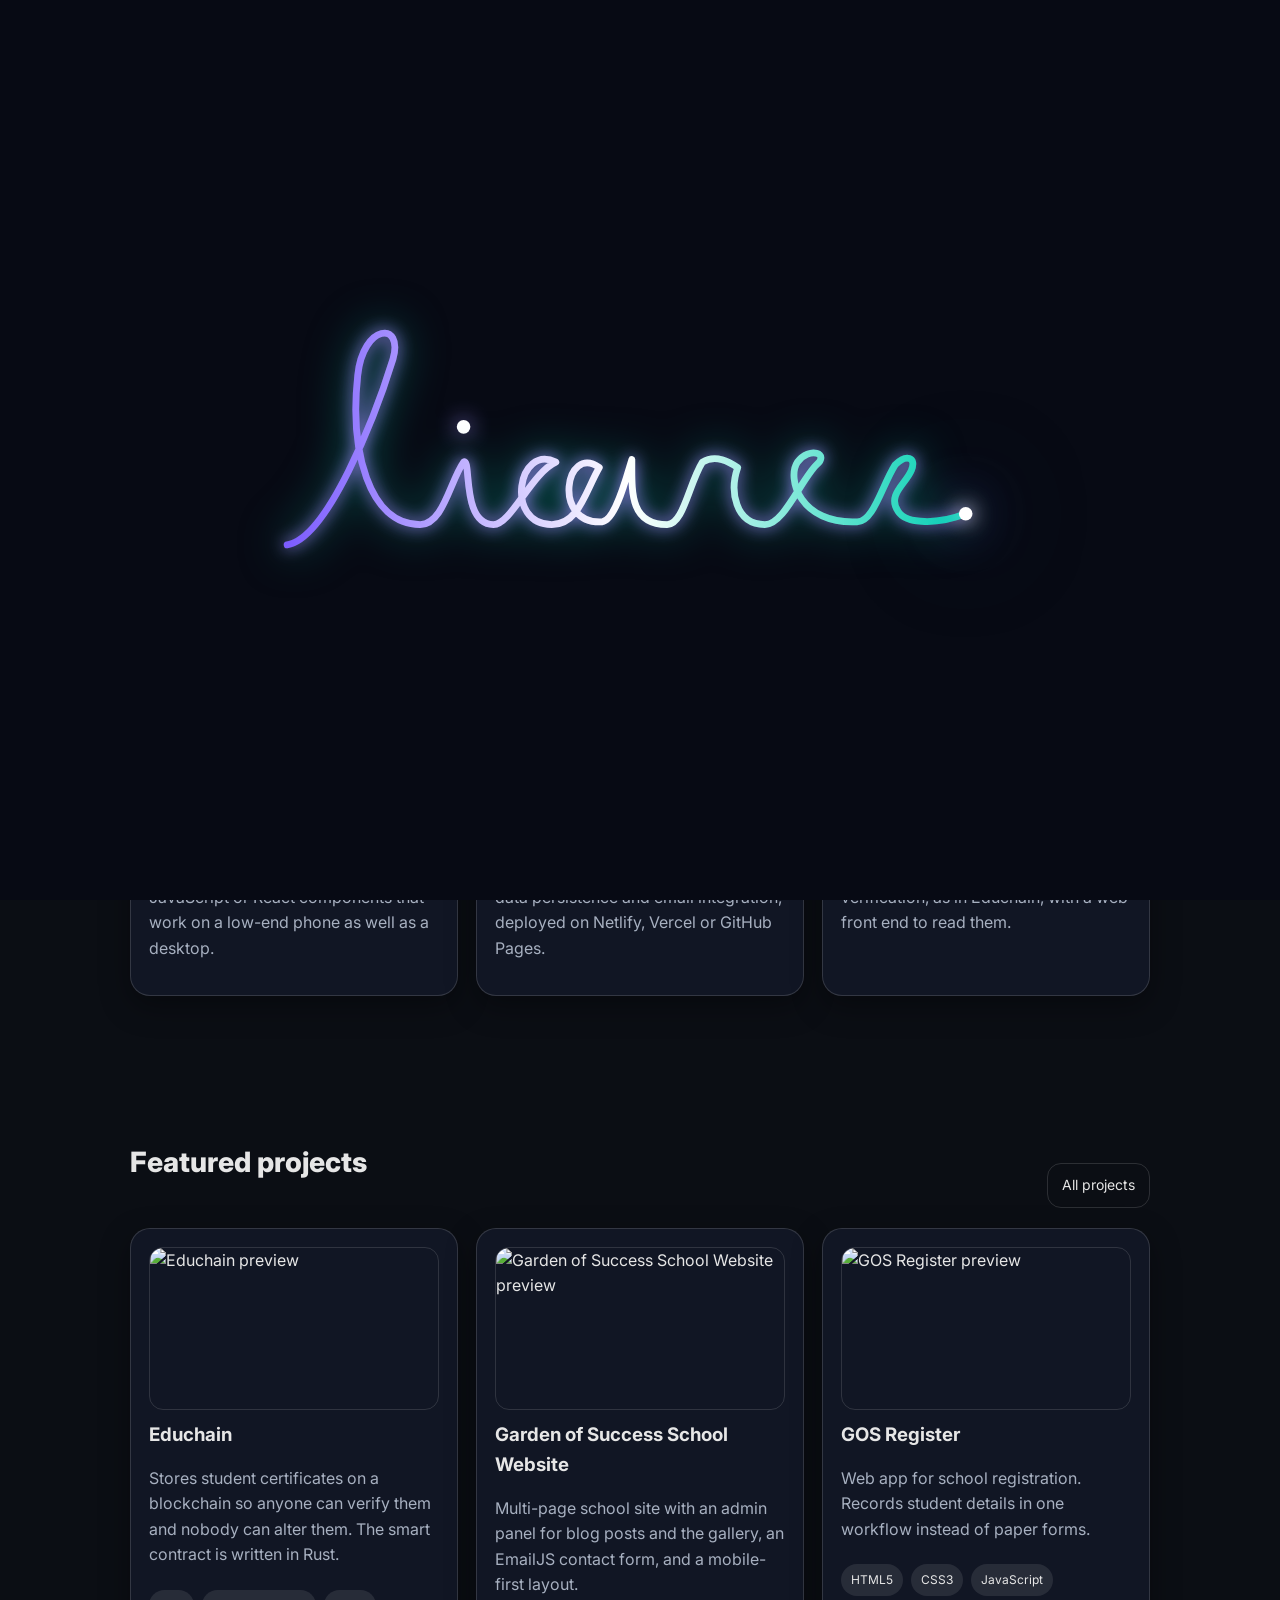
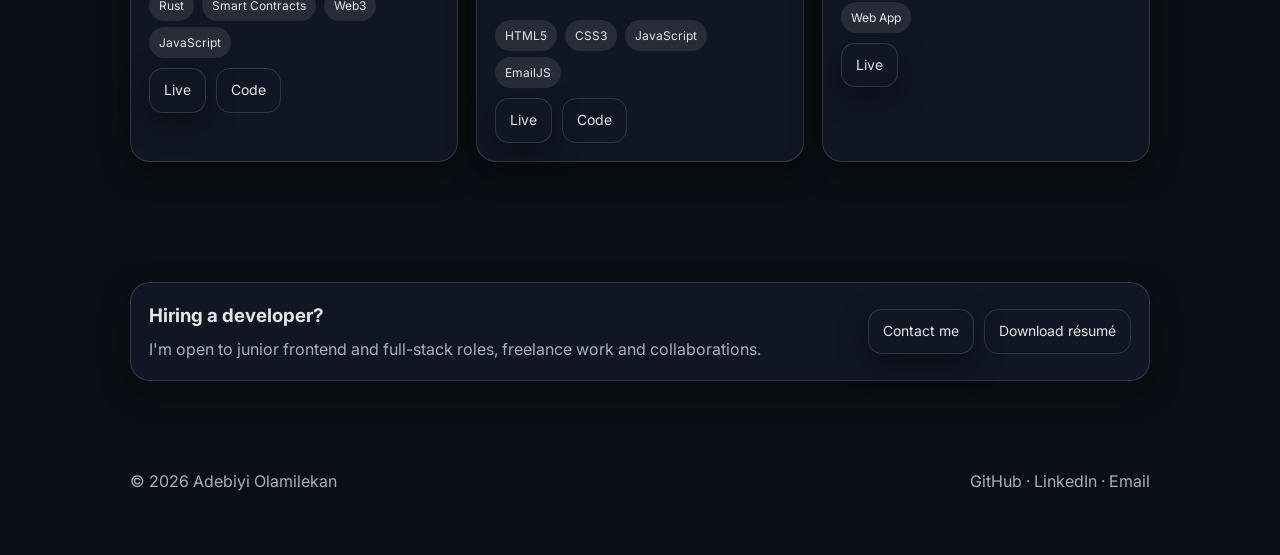
==== commit 1315eb04: "git commit -m "Updated resume file name and font link in index.html"" ====
--- a/index.html
+++ b/index.html
@@ -7,7 +7,7 @@
   <meta name="description" content="Portfolio of Adebiyi Olamilekan, a software developer in Lagos, Nigeria building web apps with JavaScript, React and Rust." />
   <link rel="preconnect" href="https://fonts.googleapis.com">
   <link rel="preconnect" href="https://fonts.gstatic.com" crossorigin>
-  <link href="https://fonts.googleapis.com/css2?family=Great+Vibes&family=Inter:wght@300;400;500;600;700;800&display=swap" rel="stylesheet">
+  <link href="https://fonts.googleapis.com/css2?family=Inter:wght@300;400;500;600;700;800&display=swap" rel="stylesheet">
   <link rel="stylesheet" href="https://cdnjs.cloudflare.com/ajax/libs/font-awesome/6.5.0/css/all.min.css">
   <link rel="stylesheet" href="main.css">
   
@@ -63,7 +63,7 @@
   <div class="container">
     <div class="card cta-band">
       <div><h3 style="margin:0">Hiring a developer?</h3><p class="muted" style="margin:6px 0 0">I'm open to junior frontend and full-stack roles, freelance work and collaborations.</p></div>
-      <div style="display:flex;gap:10px;flex-wrap:wrap"><a class="btn" href="contact.html">Contact me</a><a class="btn ghost" href="Adebiyi_Olamilekan_Resume_Expanded.pdf" download>Download résumé</a></div>
+      <div style="display:flex;gap:10px;flex-wrap:wrap"><a class="btn" href="contact.html">Contact me</a><a class="btn ghost" href="Adebiyi_Olamilekan_Software_Developer_CV.pdf" download>Download résumé</a></div>
     </div>
   </div>
 </section>
